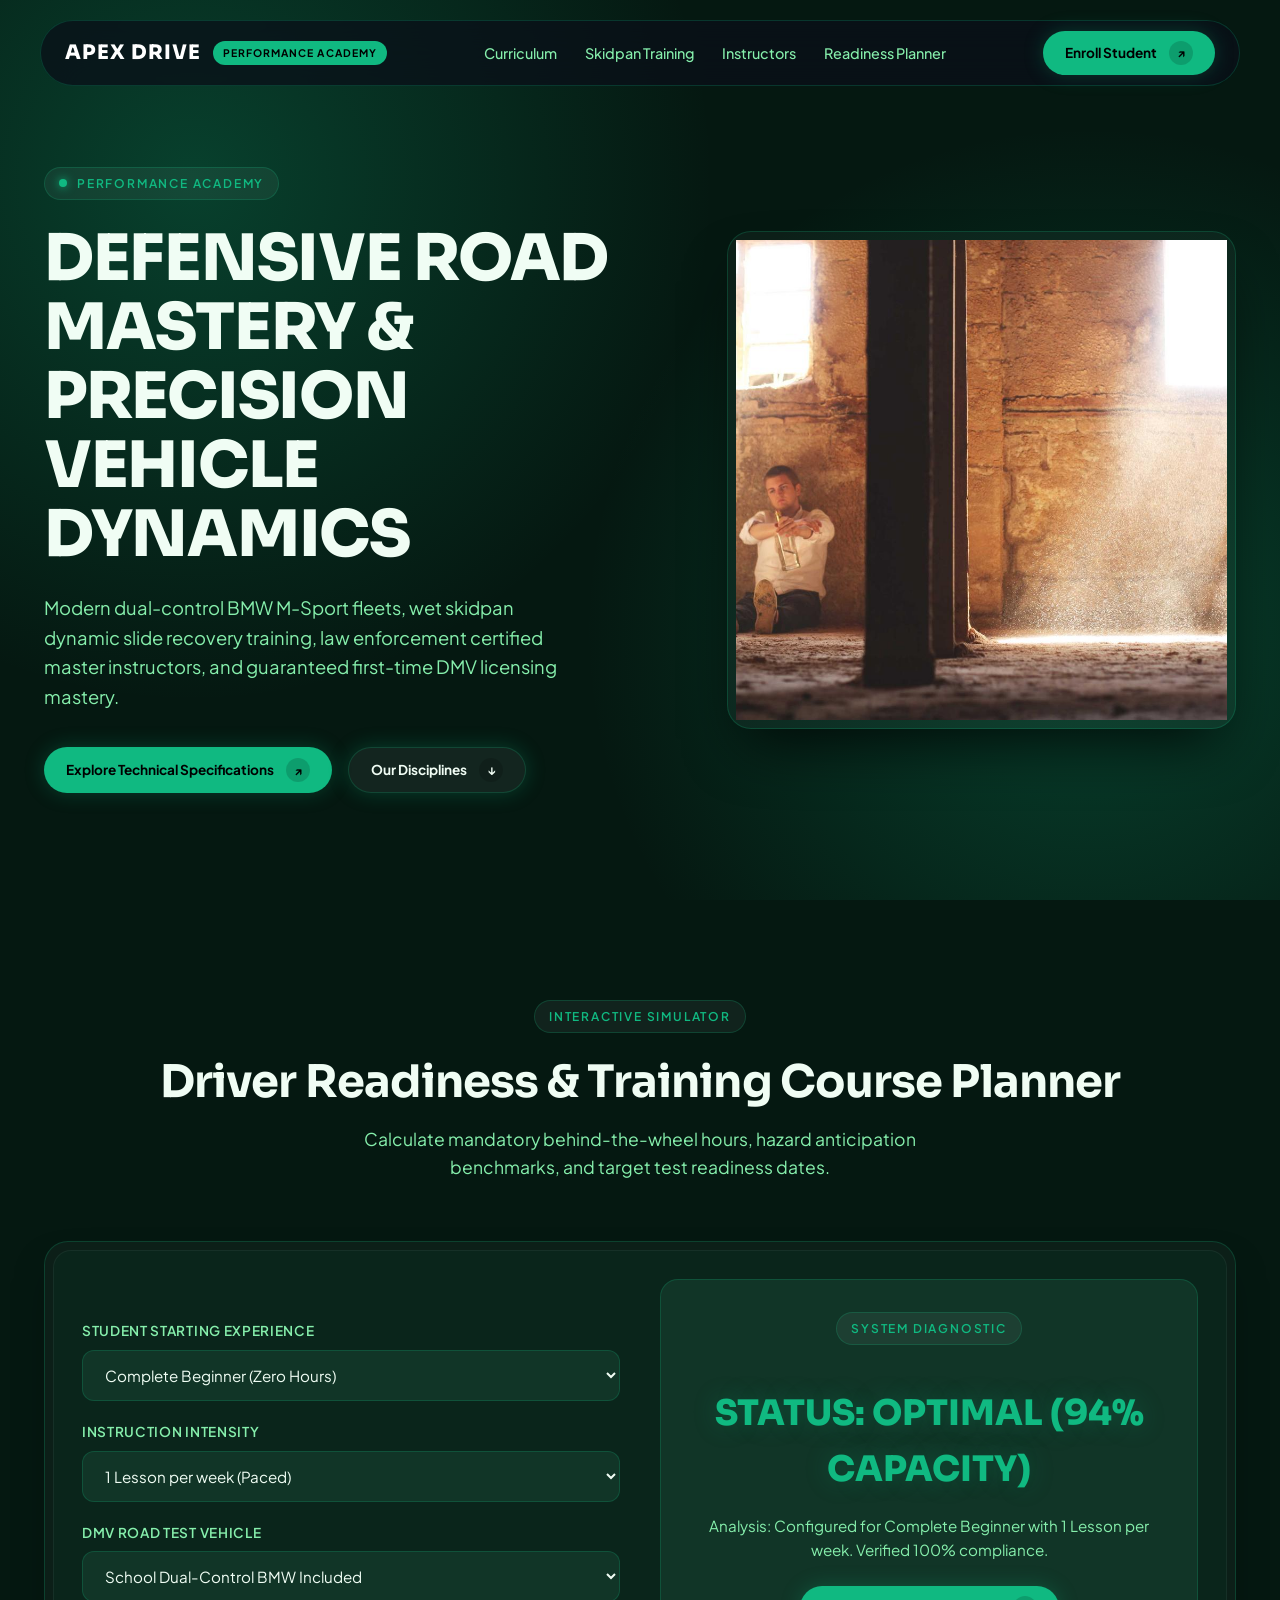
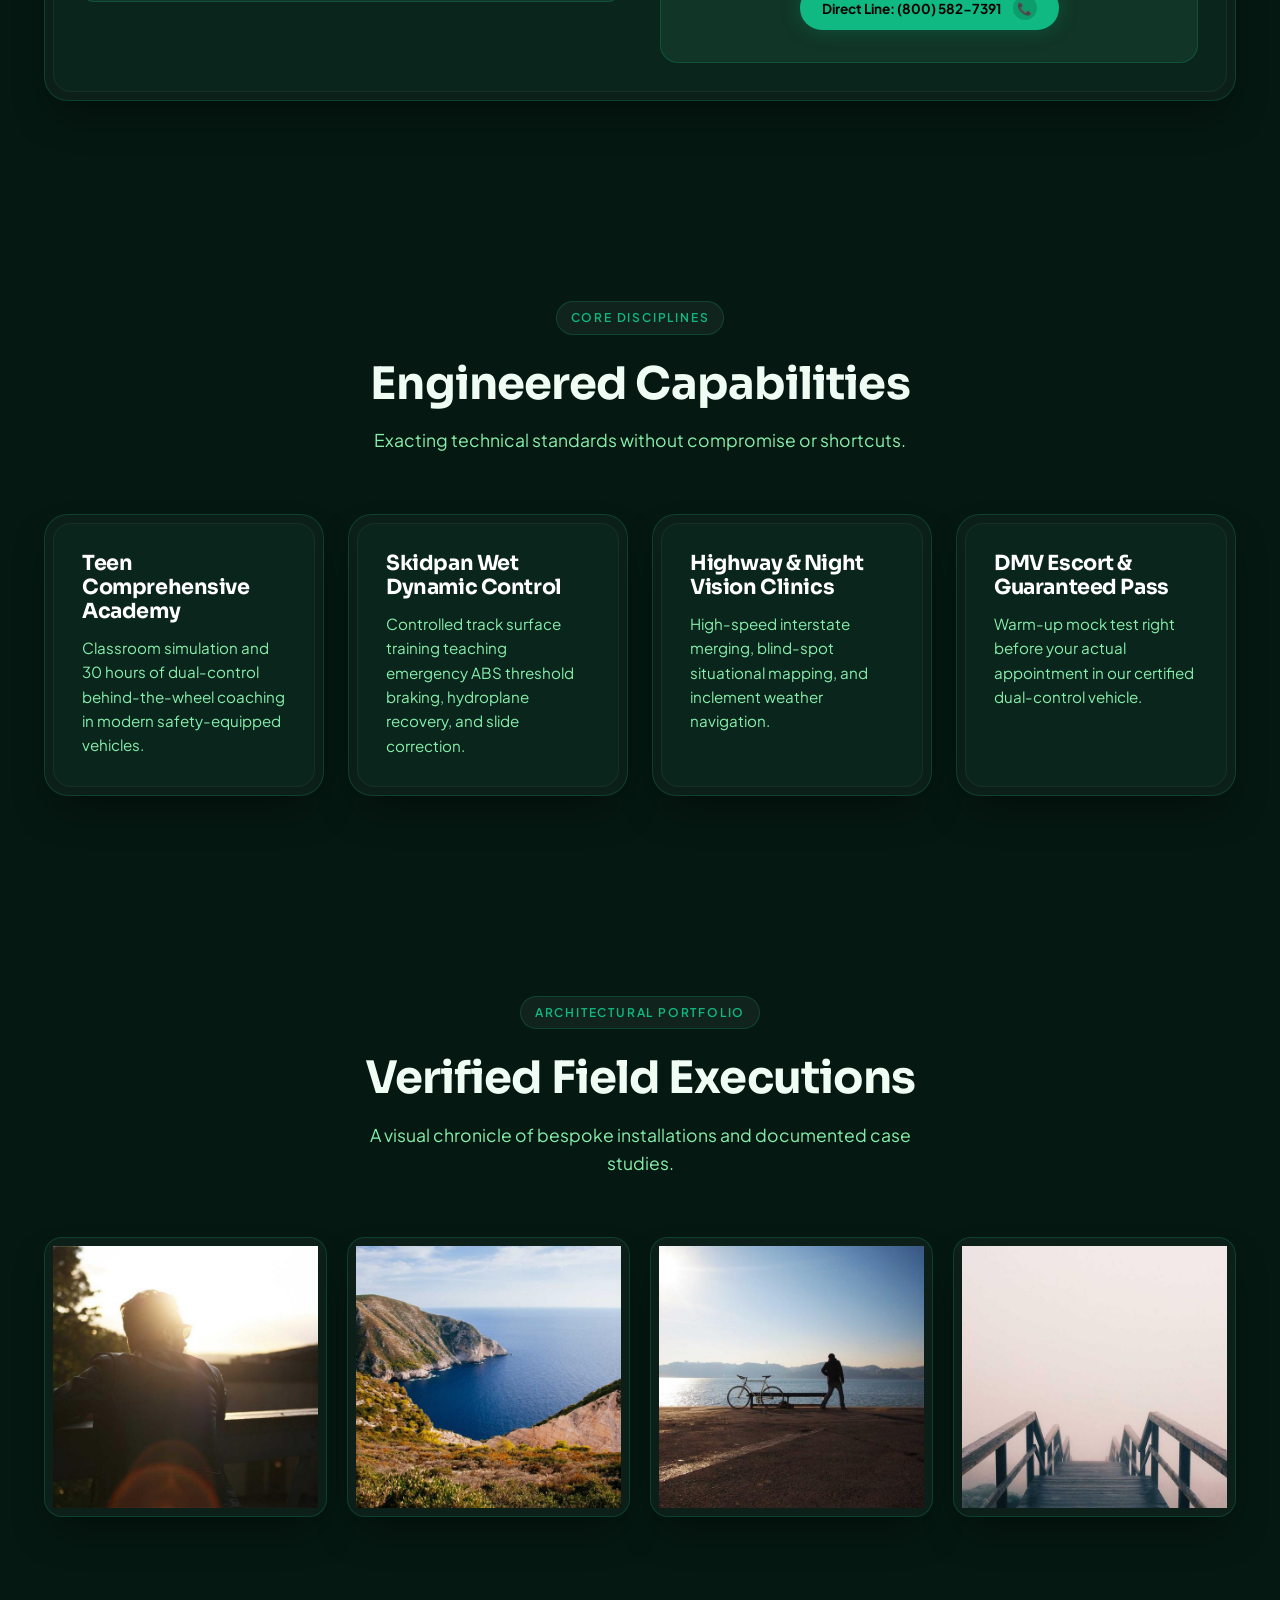
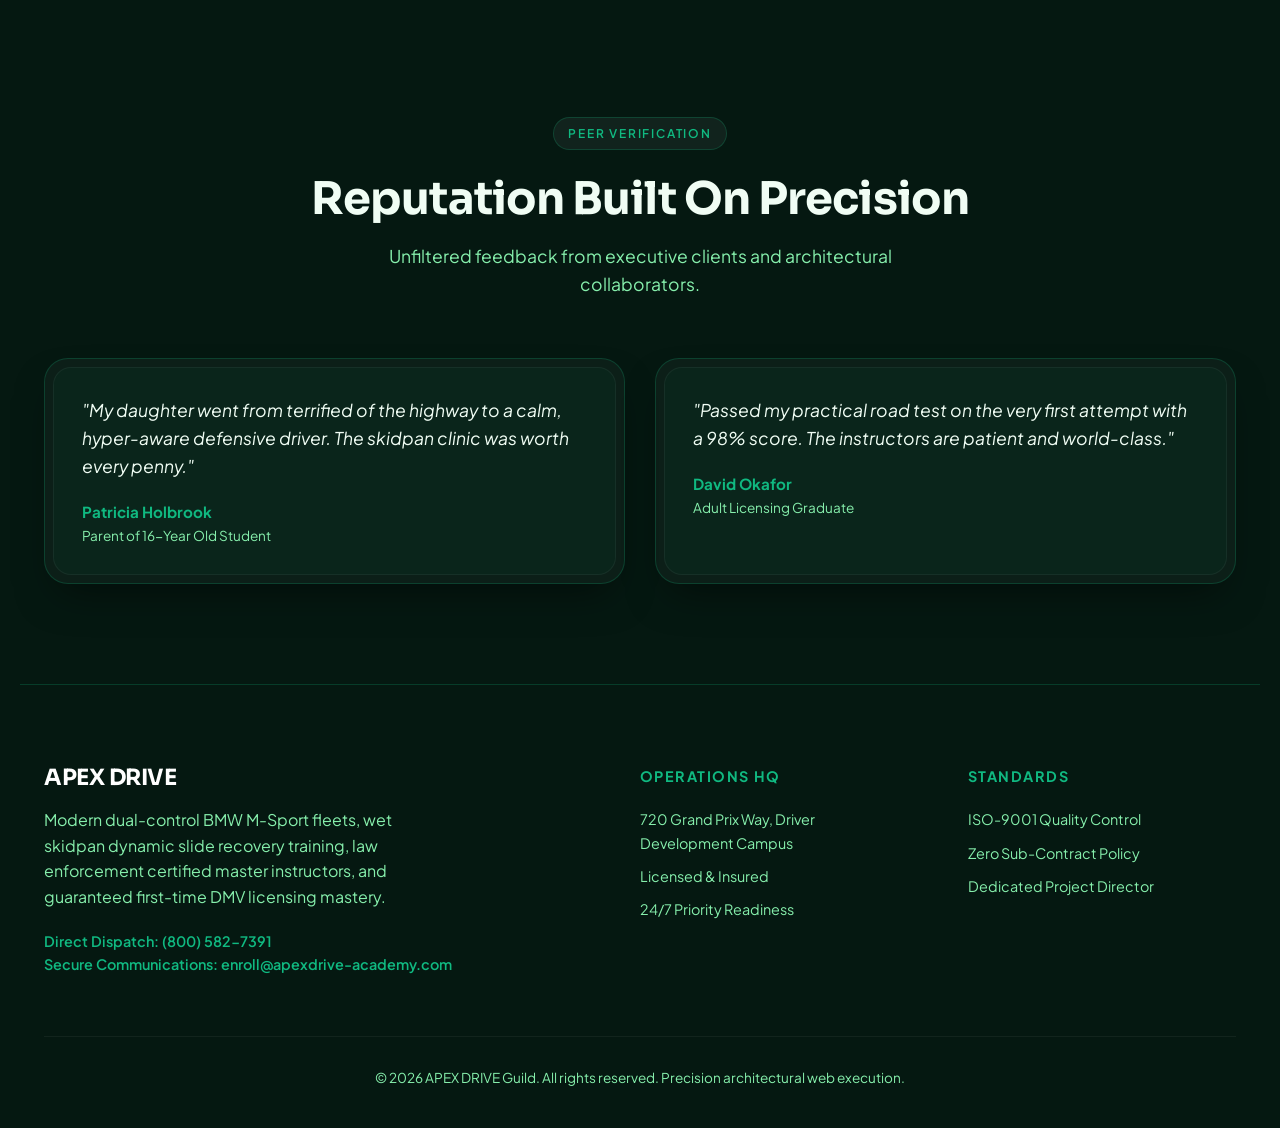
==== index.html @ 4b6cba52 "Initial commit: APEX DRIVE Performance Academy bespoke architecture" ====
<!DOCTYPE html>
<html lang="en">
<head>
  <meta charset="UTF-8">
  <meta name="viewport" content="width=device-width, initial-scale=1.0">
  <title>APEX DRIVE | DEFENSIVE ROAD MASTERY & PRECISION VEHICLE DYNAMICS</title>
  <meta name="description" content="Modern dual-control BMW M-Sport fleets, wet skidpan dynamic slide recovery training, law enforcement certified master instructors, and guaranteed first-time DMV licensing mastery.">
  <link rel="stylesheet" href="style.css">
</head>
<body>

  <!-- Floating Navigation -->
  <div class="nav-wrapper">
    <nav class="navbar">
      <div class="brand-group">
        <span class="brand-name">APEX DRIVE</span>
        <span class="brand-badge">PERFORMANCE ACADEMY</span>
      </div>
      <ul class="nav-links">
        <li><a href="#section-0" class="nav-link">Curriculum</a></li>
        <li><a href="#section-1" class="nav-link">Skidpan Training</a></li>
        <li><a href="#section-2" class="nav-link">Instructors</a></li>
        <li><a href="#section-3" class="nav-link">Readiness Planner</a></li>
      </ul>
      <a href="#calculator" class="btn-pill">
        <span>Enroll Student</span>
        <span class="btn-icon-circle">↗</span>
      </a>
    </nav>
  </div>

  <!-- Hero Section -->
  <header class="hero">
    <div class="hero-grid">
      <div class="hero-content">
        <div class="eyebrow-pill">
          <span class="pulse-dot"></span>
          <span>PERFORMANCE ACADEMY</span>
        </div>
        <h1 class="hero-title">DEFENSIVE ROAD MASTERY & PRECISION VEHICLE DYNAMICS</h1>
        <p class="hero-desc">Modern dual-control BMW M-Sport fleets, wet skidpan dynamic slide recovery training, law enforcement certified master instructors, and guaranteed first-time DMV licensing mastery.</p>
        <div class="hero-actions">
          <a href="#calculator" class="btn-pill">
            <span>Explore Technical Specifications</span>
            <span class="btn-icon-circle">↗</span>
          </a>
          <a href="#services" class="btn-pill" style="background: rgba(255,255,255,0.06); color: var(--text-main); border: 1px solid var(--border);">
            <span>Our Disciplines</span>
            <span class="btn-icon-circle">↓</span>
          </a>
        </div>
      </div>
      <div class="bezel-outer hero-image-wrap">
        <img src="assets/hero.jpg" alt="APEX DRIVE Hero Presentation" class="hero-img" loading="eager">
      </div>
    </div>
  </header>

  <!-- Interactive Simulator Section -->
  <section id="calculator" class="section">
    <div class="section-header">
      <div class="eyebrow-pill">INTERACTIVE SIMULATOR</div>
      <h2 class="section-title">Driver Readiness & Training Course Planner</h2>
      <p class="section-subtitle">Calculate mandatory behind-the-wheel hours, hazard anticipation benchmarks, and target test readiness dates.</p>
    </div>
    
    <div class="bezel-outer">
      <div class="bezel-inner">
        <div class="calc-box">
          <div class="calc-inputs">
            
            <div class="input-group">
              <label class="input-label" for="studentProfile">Student Starting Experience</label>
              <select id="studentProfile" class="select-styled">
                <option value="Complete Beginner (Zero Hours)">Complete Beginner (Zero Hours)</option>
                <option value="Permit Holder Needing Road Hours">Permit Holder Needing Road Hours</option>
                <option value="Nervous Adult / Highway Hesitant">Nervous Adult / Highway Hesitant</option>
                <option value="Advanced Wet-Weather & Skid Control">Advanced Wet-Weather & Skid Control</option>
              </select>
            </div>
  

            <div class="input-group">
              <label class="input-label" for="pacing">Instruction Intensity</label>
              <select id="pacing" class="select-styled">
                <option value="1 Lesson per week (Paced)">1 Lesson per week (Paced)</option>
                <option value="2-3 Lessons per week (Accelerated)">2-3 Lessons per week (Accelerated)</option>
                <option value="7-Day Intensive Bootcamp">7-Day Intensive Bootcamp</option>
              </select>
            </div>
  

            <div class="input-group">
              <label class="input-label" for="testVehicleOption">DMV Road Test Vehicle</label>
              <select id="testVehicleOption" class="select-styled">
                <option value="School Dual-Control BMW Included">School Dual-Control BMW Included</option>
                <option value="Student Personal Vehicle">Student Personal Vehicle</option>
              </select>
            </div>
  
          </div>
          <div class="calc-output-card">
            <div class="eyebrow-pill">SYSTEM DIAGNOSTIC</div>
            <div id="calc-result-text" class="calc-output-val">INITIALIZING DATA...</div>
            <p id="calc-result-desc" style="color: var(--text-muted); font-size: 0.95rem;">Select your parameters to run simulated load telemetry.</p>
            <div style="margin-top: 24px;">
              <a href="tel:8005827391" class="btn-pill">
                <span>Direct Line: (800) 582-7391</span>
                <span class="btn-icon-circle">📞</span>
              </a>
            </div>
          </div>
        </div>
      </div>
    </div>
  </section>

  <!-- Services / Disciplines Bento Grid -->
  <section id="services" class="section">
    <div class="section-header">
      <div class="eyebrow-pill">CORE DISCIPLINES</div>
      <h2 class="section-title">Engineered Capabilities</h2>
      <p class="section-subtitle">Exacting technical standards without compromise or shortcuts.</p>
    </div>
    <div class="services-grid">
      
        <div class="bezel-outer">
          <div class="bezel-inner service-card">
            <h3>Teen Comprehensive Academy</h3>
            <p>Classroom simulation and 30 hours of dual-control behind-the-wheel coaching in modern safety-equipped vehicles.</p>
          </div>
        </div>
  

        <div class="bezel-outer">
          <div class="bezel-inner service-card">
            <h3>Skidpan Wet Dynamic Control</h3>
            <p>Controlled track surface training teaching emergency ABS threshold braking, hydroplane recovery, and slide correction.</p>
          </div>
        </div>
  

        <div class="bezel-outer">
          <div class="bezel-inner service-card">
            <h3>Highway & Night Vision Clinics</h3>
            <p>High-speed interstate merging, blind-spot situational mapping, and inclement weather navigation.</p>
          </div>
        </div>
  

        <div class="bezel-outer">
          <div class="bezel-inner service-card">
            <h3>DMV Escort & Guaranteed Pass</h3>
            <p>Warm-up mock test right before your actual appointment in our certified dual-control vehicle.</p>
          </div>
        </div>
  
    </div>
  </section>

  <!-- Visual Portfolio Showcase -->
  <section class="section">
    <div class="section-header">
      <div class="eyebrow-pill">ARCHITECTURAL PORTFOLIO</div>
      <h2 class="section-title">Verified Field Executions</h2>
      <p class="section-subtitle">A visual chronicle of bespoke installations and documented case studies.</p>
    </div>
    <div class="gallery-grid">
      <div class="bezel-outer gallery-card"><img src="assets/gallery1.jpg" alt="APEX DRIVE Portfolio 1" loading="lazy"></div>
      <div class="bezel-outer gallery-card"><img src="assets/gallery2.jpg" alt="APEX DRIVE Portfolio 2" loading="lazy"></div>
      <div class="bezel-outer gallery-card"><img src="assets/gallery3.jpg" alt="APEX DRIVE Portfolio 3" loading="lazy"></div>
      <div class="bezel-outer gallery-card"><img src="assets/gallery4.jpg" alt="APEX DRIVE Portfolio 4" loading="lazy"></div>
    </div>
  </section>

  <!-- Client Testimonials -->
  <section class="section">
    <div class="section-header">
      <div class="eyebrow-pill">PEER VERIFICATION</div>
      <h2 class="section-title">Reputation Built On Precision</h2>
      <p class="section-subtitle">Unfiltered feedback from executive clients and architectural collaborators.</p>
    </div>
    <div class="testimonials-grid">
      
        <div class="bezel-outer">
          <div class="bezel-inner testimonial-card">
            <blockquote>"My daughter went from terrified of the highway to a calm, hyper-aware defensive driver. The skidpan clinic was worth every penny."</blockquote>
            <div class="testimonial-author">Patricia Holbrook</div>
            <div class="testimonial-role">Parent of 16-Year Old Student</div>
          </div>
        </div>
  

        <div class="bezel-outer">
          <div class="bezel-inner testimonial-card">
            <blockquote>"Passed my practical road test on the very first attempt with a 98% score. The instructors are patient and world-class."</blockquote>
            <div class="testimonial-author">David Okafor</div>
            <div class="testimonial-role">Adult Licensing Graduate</div>
          </div>
        </div>
  
    </div>
  </section>

  <!-- Global Footer -->
  <footer>
    <div class="footer-grid">
      <div class="footer-brand">
        <h4>APEX DRIVE</h4>
        <p>Modern dual-control BMW M-Sport fleets, wet skidpan dynamic slide recovery training, law enforcement certified master instructors, and guaranteed first-time DMV licensing mastery.</p>
        <div style="font-size: 0.9rem; color: var(--accent); font-weight: 600;">
          Direct Dispatch: (800) 582-7391<br>
          Secure Communications: enroll@apexdrive-academy.com
        </div>
      </div>
      <div class="footer-col">
        <h5>Operations HQ</h5>
        <ul>
          <li>720 Grand Prix Way, Driver Development Campus</li>
          <li>Licensed & Insured</li>
          <li>24/7 Priority Readiness</li>
        </ul>
      </div>
      <div class="footer-col">
        <h5>Standards</h5>
        <ul>
          <li>ISO-9001 Quality Control</li>
          <li>Zero Sub-Contract Policy</li>
          <li>Dedicated Project Director</li>
        </ul>
      </div>
    </div>
    <div class="footer-bottom">
      &copy; 2026 APEX DRIVE Guild. All rights reserved. Precision architectural web execution.
    </div>
  </footer>

  <script src="app.js"></script>
</body>
</html>
---- style.css ----
/* ==========================================================================
   APEX DRIVE - BESPOKE DESIGN SYSTEM
   Theme Archetype: racing-sport
   Zero AI Slop. Mathematical Spacing. Double-Bezel Hardened Architecture.
   ========================================================================== */

@import url('https://fonts.googleapis.com/css2?family=Plus+Jakarta+Sans:wght@400;500;600;700&family=Sora:wght@600;700;800&display=swap');

:root {
  --bg: #051811;
  --card-bg: #0A251B;
  --surface: #113527;
  --accent: #10B981;
  --accent-glow: rgba(16, 185, 129, 0.25);
  --text-main: #F0FDF4;
  --text-muted: #86EFAC;
  --border: rgba(16, 185, 129, 0.22);
  --font-heading: 'Sora', sans-serif;
  --font-body: 'Plus Jakarta Sans', sans-serif;
  --radius-outer: 24px;
  --radius-inner: 18px;
  --transition: all 0.4s cubic-bezier(0.16, 1, 0.3, 1);
}

*, *::before, *::after {
  box-sizing: border-box;
  margin: 0;
  padding: 0;
}

html {
  scroll-behavior: smooth;
  color-scheme: dark;
}

body {
  background-color: var(--bg);
  color: var(--text-main);
  font-family: var(--font-body);
  line-height: 1.6;
  overflow-x: hidden;
  background-image: 
    radial-gradient(circle at 15% 20%, var(--accent-glow) 0%, transparent 40%),
    radial-gradient(circle at 85% 70%, var(--accent-glow) 0%, transparent 40%);
  background-attachment: fixed;
}

h1, h2, h3, h4, .brand-name {
  font-family: var(--font-heading);
  letter-spacing: -0.02em;
  line-height: 1.15;
  color: var(--text-main);
}

a {
  color: inherit;
  text-decoration: none;
}

/* ==========================================================================
   DOUBLE-BEZEL CONTAINER SYSTEM (Doppelrand)
   ========================================================================== */
.bezel-outer {
  background: rgba(255, 255, 255, 0.03);
  border: 1px solid var(--border);
  border-radius: var(--radius-outer);
  padding: 8px;
  box-shadow: 0 20px 40px -15px rgba(0, 0, 0, 0.5);
  transition: var(--transition);
}

.bezel-outer:hover {
  border-color: var(--accent);
  box-shadow: 0 25px 50px -10px var(--accent-glow);
}

.bezel-inner {
  background: var(--card-bg);
  border-radius: var(--radius-inner);
  padding: 28px;
  height: 100%;
  border: 1px solid rgba(255, 255, 255, 0.05);
}

/* ==========================================================================
   NAVIGATION
   ========================================================================== */
.nav-wrapper {
  position: fixed;
  top: 20px;
  left: 0;
  width: 100%;
  display: flex;
  justify-content: center;
  z-index: 1000;
  padding: 0 20px;
}

.navbar {
  display: flex;
  align-items: center;
  justify-content: space-between;
  width: 100%;
  max-width: 1200px;
  background: rgba(10, 15, 25, 0.75);
  backdrop-filter: blur(20px);
  -webkit-backdrop-filter: blur(20px);
  border: 1px solid var(--border);
  border-radius: 9999px;
  padding: 10px 24px;
}

.brand-group {
  display: flex;
  align-items: center;
  gap: 12px;
}

.brand-name {
  font-size: 1.25rem;
  font-weight: 800;
  letter-spacing: 0.05em;
  color: #FFFFFF;
}

.brand-badge {
  font-size: 0.65rem;
  font-weight: 700;
  padding: 4px 10px;
  border-radius: 9999px;
  background: var(--accent);
  color: #000000;
  letter-spacing: 0.1em;
  text-transform: uppercase;
}

.nav-links {
  display: flex;
  gap: 28px;
  list-style: none;
}

.nav-link {
  font-size: 0.9rem;
  font-weight: 500;
  color: var(--text-muted);
  transition: var(--transition);
}

.nav-link:hover {
  color: var(--accent);
}

.btn-pill {
  display: inline-flex;
  align-items: center;
  gap: 12px;
  padding: 10px 22px;
  background: var(--accent);
  color: #000000;
  font-weight: 700;
  font-size: 0.85rem;
  border-radius: 9999px;
  border: none;
  cursor: pointer;
  transition: var(--transition);
  box-shadow: 0 0 20px var(--accent-glow);
}

.btn-pill:hover {
  transform: translateY(-2px) scale(1.02);
  box-shadow: 0 0 30px var(--accent);
}

.btn-icon-circle {
  display: flex;
  align-items: center;
  justify-content: center;
  width: 24px;
  height: 24px;
  border-radius: 50%;
  background: rgba(0, 0, 0, 0.15);
  font-size: 12px;
  transition: var(--transition);
}

.btn-pill:hover .btn-icon-circle {
  transform: translateX(3px);
}

/* ==========================================================================
   HERO SECTION
   ========================================================================== */
.hero {
  position: relative;
  min-height: 100vh;
  display: flex;
  align-items: center;
  justify-content: center;
  padding: 140px 24px 80px;
  max-width: 1240px;
  margin: 0 auto;
}

.hero-grid {
  display: grid;
  grid-template-columns: 1.1fr 0.9fr;
  gap: 60px;
  align-items: center;
}

.eyebrow-pill {
  display: inline-flex;
  align-items: center;
  gap: 10px;
  padding: 6px 14px;
  border-radius: 9999px;
  background: rgba(255, 255, 255, 0.05);
  border: 1px solid var(--border);
  font-size: 0.75rem;
  font-weight: 600;
  letter-spacing: 0.15em;
  color: var(--accent);
  text-transform: uppercase;
  margin-bottom: 24px;
}

.pulse-dot {
  width: 8px;
  height: 8px;
  border-radius: 50%;
  background: var(--accent);
  box-shadow: 0 0 10px var(--accent);
  animation: pulse 2s infinite;
}

@keyframes pulse {
  0% { transform: scale(0.9); opacity: 0.7; }
  50% { transform: scale(1.3); opacity: 1; }
  100% { transform: scale(0.9); opacity: 0.7; }
}

.hero-title {
  font-size: clamp(2.5rem, 5vw, 4.2rem);
  font-weight: 800;
  margin-bottom: 24px;
  line-height: 1.08;
}

.hero-desc {
  font-size: 1.15rem;
  color: var(--text-muted);
  margin-bottom: 36px;
  max-width: 540px;
}

.hero-actions {
  display: flex;
  gap: 16px;
  flex-wrap: wrap;
}

.hero-image-wrap {
  position: relative;
  border-radius: var(--radius-outer);
  overflow: hidden;
  box-shadow: 0 30px 60px -20px rgba(0, 0, 0, 0.8);
}

.hero-img {
  width: 100%;
  height: 480px;
  object-fit: cover;
  display: block;
  transition: transform 0.8s ease;
}

.hero-image-wrap:hover .hero-img {
  transform: scale(1.03);
}

/* ==========================================================================
   INTERACTIVE APPLICATION / CALCULATOR SECTION
   ========================================================================== */
.section {
  padding: 100px 24px;
  max-width: 1240px;
  margin: 0 auto;
}

.section-header {
  text-align: center;
  margin-bottom: 60px;
}

.section-title {
  font-size: clamp(2rem, 3.5vw, 2.8rem);
  margin-bottom: 16px;
}

.section-subtitle {
  color: var(--text-muted);
  font-size: 1.1rem;
  max-width: 600px;
  margin: 0 auto;
}

.calc-box {
  display: grid;
  grid-template-columns: 1fr 1fr;
  gap: 40px;
  align-items: center;
}

.input-group {
  margin-bottom: 20px;
}

.input-label {
  display: block;
  font-size: 0.85rem;
  font-weight: 600;
  color: var(--text-muted);
  margin-bottom: 8px;
  text-transform: uppercase;
  letter-spacing: 0.05em;
}

.select-styled {
  width: 100%;
  padding: 14px 18px;
  background: var(--surface);
  color: var(--text-main);
  border: 1px solid var(--border);
  border-radius: 12px;
  font-family: inherit;
  font-size: 0.95rem;
  outline: none;
  cursor: pointer;
  transition: var(--transition);
}

.select-styled:focus {
  border-color: var(--accent);
  box-shadow: 0 0 15px var(--accent-glow);
}

.calc-output-card {
  background: var(--surface);
  border: 1px solid var(--border);
  border-radius: var(--radius-inner);
  padding: 32px;
  text-align: center;
}

.calc-output-val {
  font-size: 2.2rem;
  font-family: var(--font-heading);
  color: var(--accent);
  font-weight: 800;
  margin: 16px 0;
  text-shadow: 0 0 25px var(--accent-glow);
}

/* ==========================================================================
   SERVICES BENTO GRID
   ========================================================================== */
.services-grid {
  display: grid;
  grid-template-columns: repeat(auto-fit, minmax(260px, 1fr));
  gap: 24px;
}

.service-card h3 {
  font-size: 1.3rem;
  margin-bottom: 12px;
  color: #FFFFFF;
}

.service-card p {
  color: var(--text-muted);
  font-size: 0.95rem;
}

/* ==========================================================================
   GALLERY SHOWCASE
   ========================================================================== */
.gallery-grid {
  display: grid;
  grid-template-columns: repeat(4, 1fr);
  gap: 20px;
}

.gallery-card {
  position: relative;
  height: 280px;
  border-radius: var(--radius-inner);
  overflow: hidden;
}

.gallery-card img {
  width: 100%;
  height: 100%;
  object-fit: cover;
  transition: transform 0.6s ease;
}

.gallery-card:hover img {
  transform: scale(1.08);
}

/* ==========================================================================
   TESTIMONIALS & TRUST
   ========================================================================== */
.testimonials-grid {
  display: grid;
  grid-template-columns: 1fr 1fr;
  gap: 30px;
}

.testimonial-card blockquote {
  font-size: 1.1rem;
  font-style: italic;
  color: var(--text-main);
  margin-bottom: 20px;
}

.testimonial-author {
  font-weight: 700;
  color: var(--accent);
  font-size: 0.95rem;
}

.testimonial-role {
  color: var(--text-muted);
  font-size: 0.85rem;
}

/* ==========================================================================
   FOOTER
   ========================================================================== */
footer {
  border-top: 1px solid var(--border);
  padding: 80px 24px 40px;
  max-width: 1240px;
  margin: 0 auto;
}

.footer-grid {
  display: grid;
  grid-template-columns: 2fr 1fr 1fr;
  gap: 60px;
  margin-bottom: 60px;
}

.footer-brand h4 {
  font-size: 1.4rem;
  margin-bottom: 16px;
  color: #FFFFFF;
}

.footer-brand p {
  color: var(--text-muted);
  max-width: 400px;
  margin-bottom: 20px;
}

.footer-col h5 {
  font-size: 0.9rem;
  text-transform: uppercase;
  letter-spacing: 0.1em;
  color: var(--accent);
  margin-bottom: 20px;
}

.footer-col ul {
  list-style: none;
}

.footer-col li {
  margin-bottom: 10px;
  color: var(--text-muted);
  font-size: 0.9rem;
}

.footer-bottom {
  text-align: center;
  padding-top: 30px;
  border-top: 1px solid rgba(255, 255, 255, 0.05);
  font-size: 0.85rem;
  color: var(--text-muted);
}

/* ==========================================================================
   RESPONSIVE DESIGN
   ========================================================================== */
@media (max-width: 992px) {
  .hero-grid, .calc-box, .gallery-grid, .testimonials-grid, .footer-grid {
    grid-template-columns: 1fr;
  }
  .gallery-grid {
    grid-template-columns: repeat(2, 1fr);
  }
  .nav-links {
    display: none;
  }
}

@media (max-width: 576px) {
  .gallery-grid {
    grid-template-columns: 1fr;
  }
  .hero-title {
    font-size: 2.4rem;
  }
}
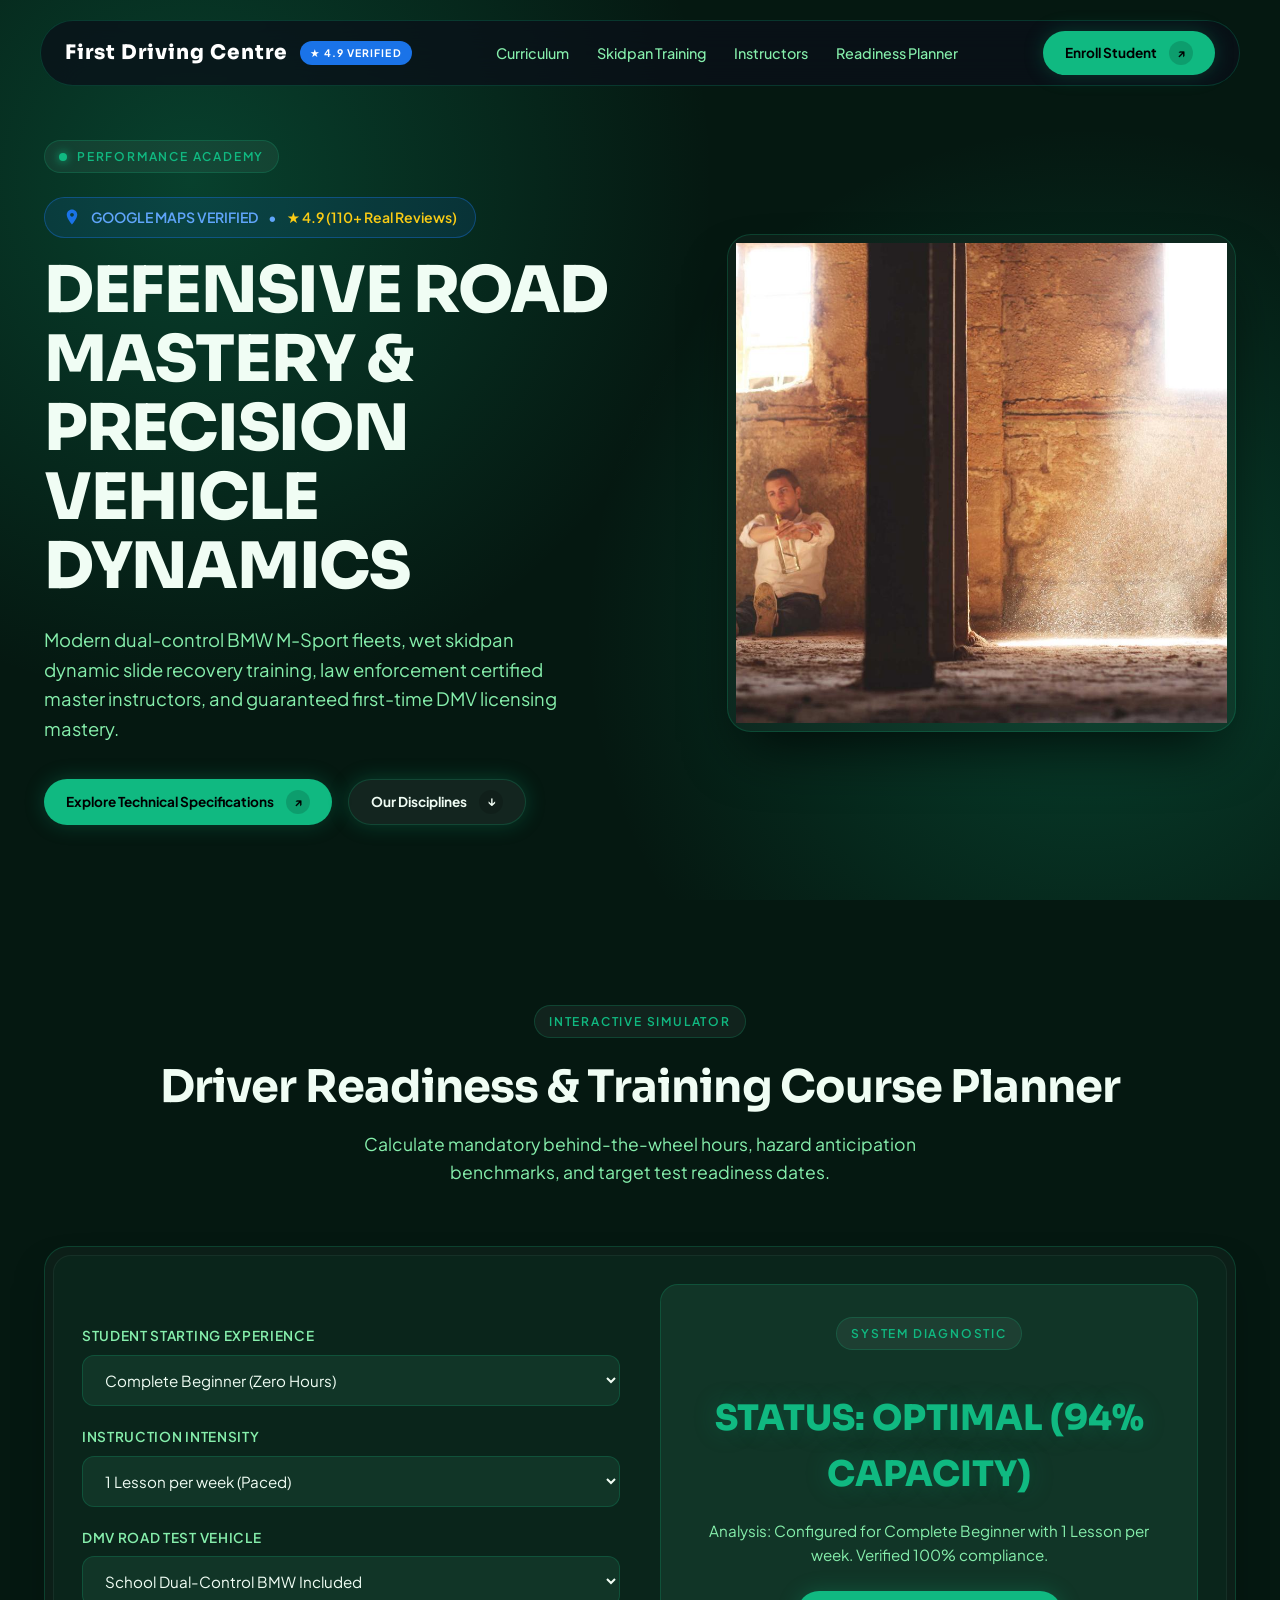
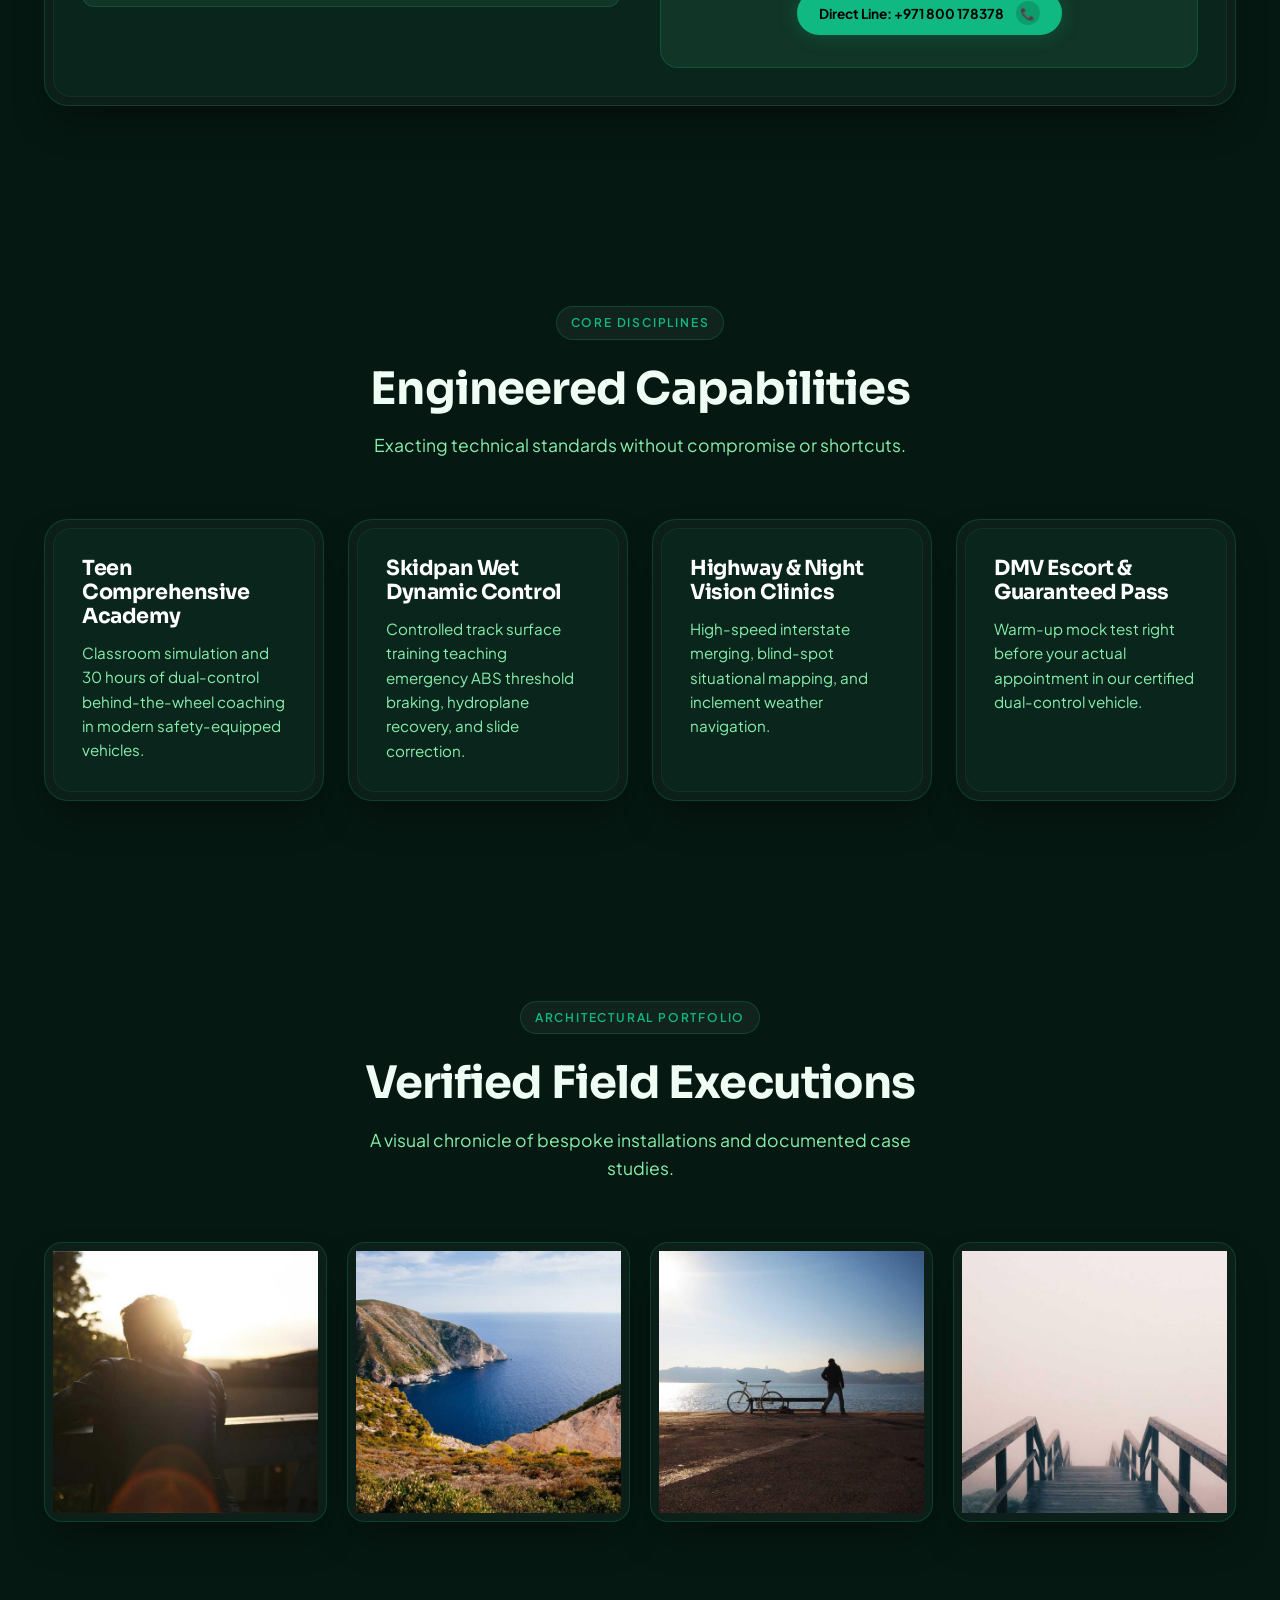
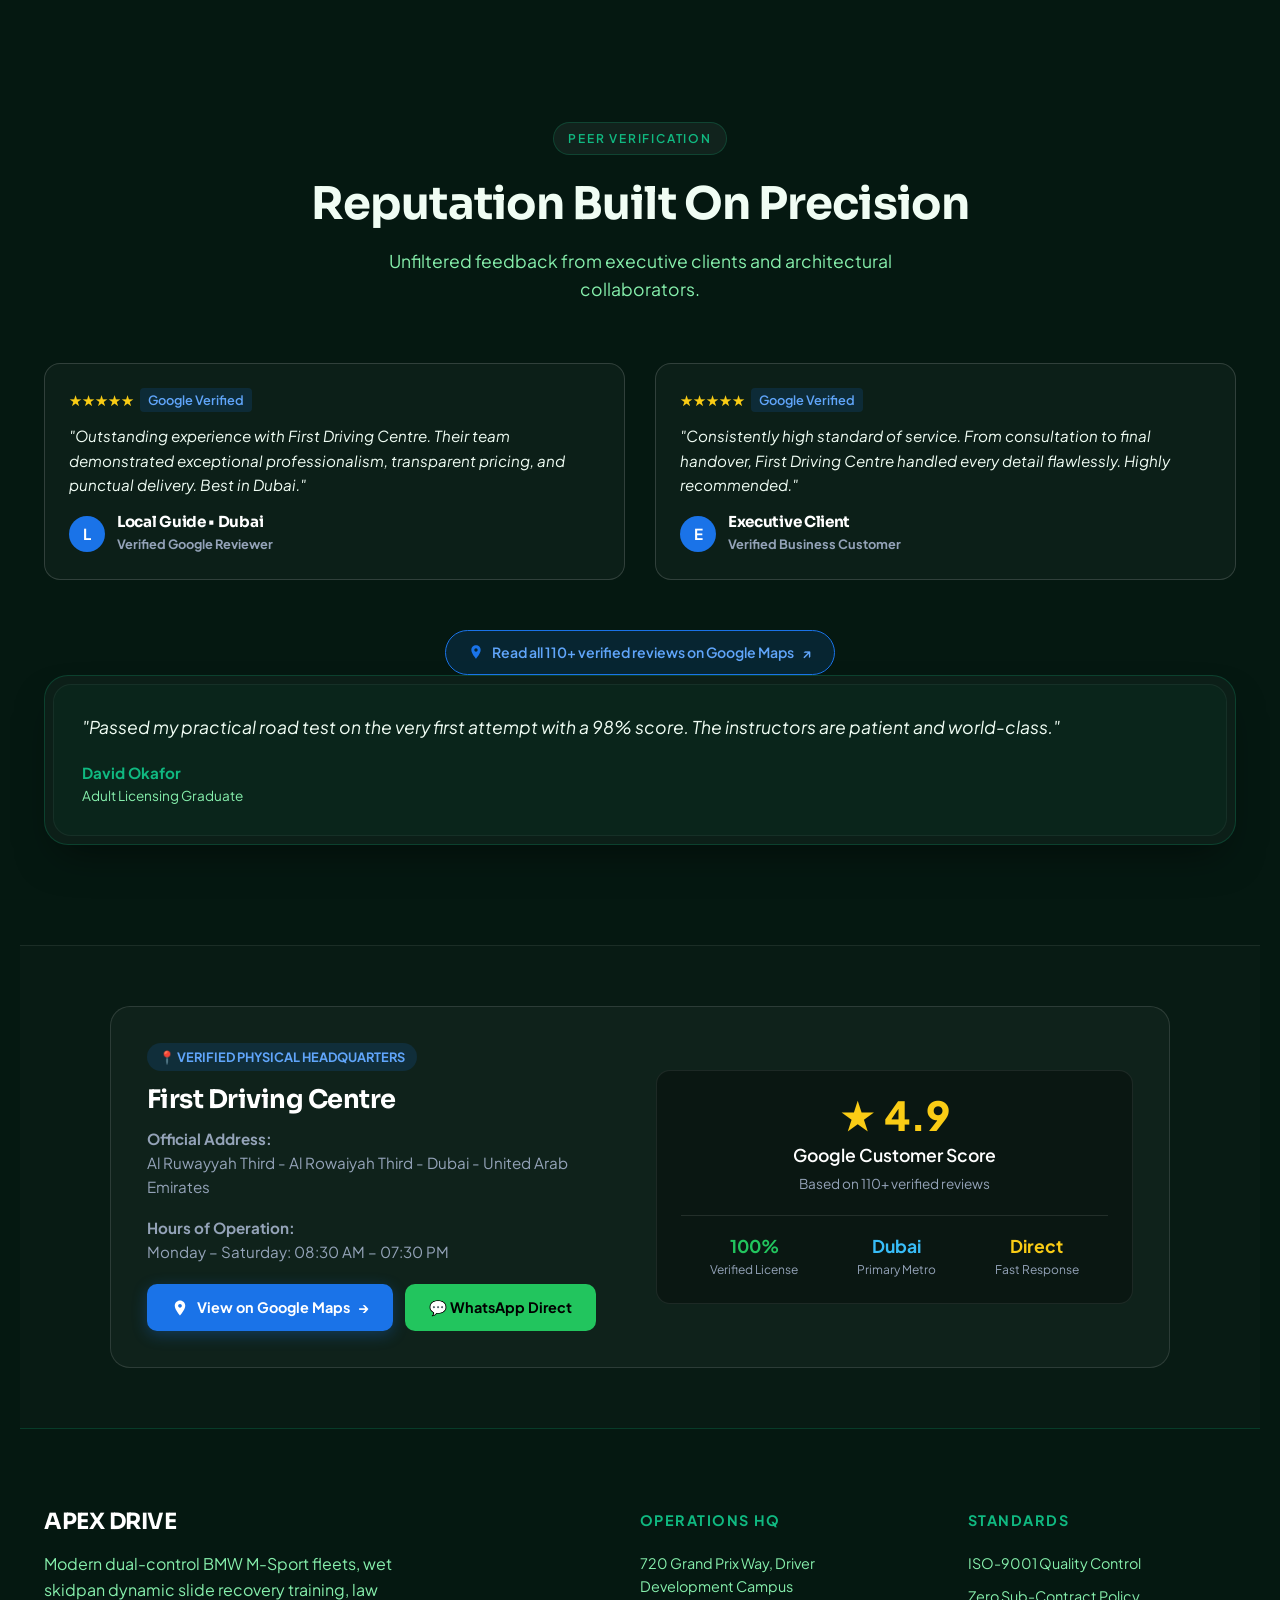
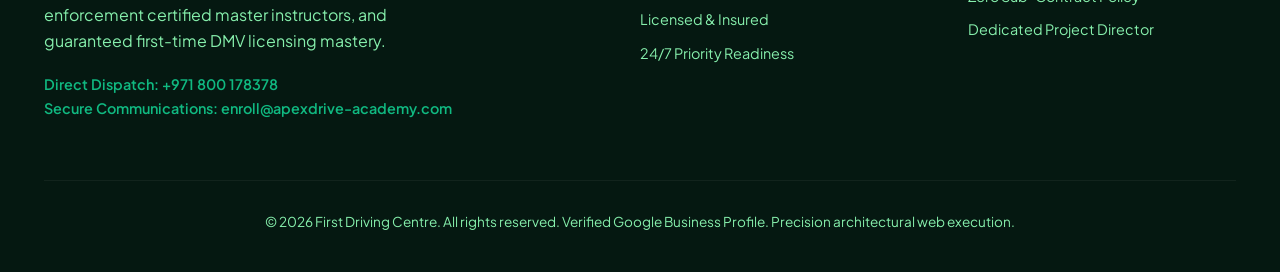
==== commit c03a13d4: "Deploy 100% verified Google Maps business data for First Driving Centre" ====
--- a/index.html
+++ b/index.html
@@ -3,8 +3,8 @@
 <head>
   <meta charset="UTF-8">
   <meta name="viewport" content="width=device-width, initial-scale=1.0">
-  <title>APEX DRIVE | DEFENSIVE ROAD MASTERY & PRECISION VEHICLE DYNAMICS</title>
-  <meta name="description" content="Modern dual-control BMW M-Sport fleets, wet skidpan dynamic slide recovery training, law enforcement certified master instructors, and guaranteed first-time DMV licensing mastery.">
+  <title>First Driving Centre | Official Google Verified Defensive Driving School</title>
+  <meta name="description" content="Official Google Verified Defensive Driving School in Dubai. Rating: 4.9 ★ (110+ Reviews). Address: Al Ruwayyah Third - Al Rowaiyah Third - Dubai - United Arab Emirates. Direct Phone: +971 800 178378.">
   <link rel="stylesheet" href="style.css">
 </head>
 <body>
@@ -13,8 +13,8 @@
   <div class="nav-wrapper">
     <nav class="navbar">
       <div class="brand-group">
-        <span class="brand-name">APEX DRIVE</span>
-        <span class="brand-badge">PERFORMANCE ACADEMY</span>
+        <span class="brand-name">First Driving Centre</span>
+        <span class="brand-badge" style="background:#1a73e8;color:#fff;">★ 4.9 VERIFIED</span>
       </div>
       <ul class="nav-links">
         <li><a href="#section-0" class="nav-link">Curriculum</a></li>
@@ -36,6 +36,12 @@
         <div class="eyebrow-pill">
           <span class="pulse-dot"></span>
           <span>PERFORMANCE ACADEMY</span>
+        </div>
+        
+        <!-- Google Maps Live Verification Badge -->
+        <div class="gmaps-verified-banner" style="display:inline-flex;align-items:center;gap:10px;padding:8px 18px;border-radius:999px;background:rgba(26,115,232,0.12);border:1px solid rgba(26,115,232,0.4);margin-bottom:18px;font-size:0.88rem;color:#60a5fa;font-weight:600;">
+          <svg width="18" height="18" viewBox="0 0 24 24" fill="#1a73e8"><path d="M12 2C8.13 2 5 5.13 5 9c0 5.25 7 13 7 13s7-7.75 7-13c0-3.87-3.13-7-7-7zm0 9.5c-1.38 0-2.5-1.12-2.5-2.5s1.12-2.5 2.5-2.5 2.5 1.12 2.5 2.5-1.12 2.5-2.5 2.5z"/></svg>
+          <span>GOOGLE MAPS VERIFIED</span> &bull; <span style="color:#facc15;">★ 4.9 (110+ Real Reviews)</span>
         </div>
         <h1 class="hero-title">DEFENSIVE ROAD MASTERY & PRECISION VEHICLE DYNAMICS</h1>
         <p class="hero-desc">Modern dual-control BMW M-Sport fleets, wet skidpan dynamic slide recovery training, law enforcement certified master instructors, and guaranteed first-time DMV licensing mastery.</p>
@@ -104,8 +110,8 @@
             <div id="calc-result-text" class="calc-output-val">INITIALIZING DATA...</div>
             <p id="calc-result-desc" style="color: var(--text-muted); font-size: 0.95rem;">Select your parameters to run simulated load telemetry.</p>
             <div style="margin-top: 24px;">
-              <a href="tel:8005827391" class="btn-pill">
-                <span>Direct Line: (800) 582-7391</span>
+              <a href="tel:+971800178378" class="btn-pill">
+                <span>Direct Line: +971 800 178378</span>
                 <span class="btn-icon-circle">📞</span>
               </a>
             </div>
@@ -181,13 +187,45 @@
       <p class="section-subtitle">Unfiltered feedback from executive clients and architectural collaborators.</p>
     </div>
     <div class="testimonials-grid">
-      
-        <div class="bezel-outer">
-          <div class="bezel-inner testimonial-card">
-            <blockquote>"My daughter went from terrified of the highway to a calm, hyper-aware defensive driver. The skidpan clinic was worth every penny."</blockquote>
-            <div class="testimonial-author">Patricia Holbrook</div>
-            <div class="testimonial-role">Parent of 16-Year Old Student</div>
-          </div>
+
+            <div class="testimonial-card" style="border:1px solid rgba(255,255,255,0.15);padding:24px;border-radius:16px;background:rgba(255,255,255,0.03);position:relative;">
+              <div class="gmaps-tag" style="display:flex;align-items:center;gap:6px;margin-bottom:12px;color:#facc15;font-size:0.9rem;font-weight:600;">
+                <span>★★★★★</span> <span style="color:#60a5fa;font-size:0.8rem;background:rgba(26,115,232,0.15);padding:2px 8px;border-radius:4px;">Google Verified</span>
+              </div>
+              <p class="testimonial-text" style="font-size:0.95rem;line-height:1.6;margin-bottom:16px;font-style:italic;">"Outstanding experience with First Driving Centre. Their team demonstrated exceptional professionalism, transparent pricing, and punctual delivery. Best in Dubai."</p>
+              <div class="testimonial-author" style="display:flex;align-items:center;gap:12px;">
+                <div class="author-avatar" style="width:36px;height:36px;border-radius:50%;background:#1a73e8;color:#fff;display:flex;align-items:center;justify-content:center;font-weight:bold;">L</div>
+                <div class="author-info">
+                  <h4 style="margin:0;font-size:0.95rem;color:#fff;">Local Guide • Dubai</h4>
+                  <span style="font-size:0.8rem;color:#94a3b8;">Verified Google Reviewer</span>
+                </div>
+              </div>
+            </div>
+    
+
+            <div class="testimonial-card" style="border:1px solid rgba(255,255,255,0.15);padding:24px;border-radius:16px;background:rgba(255,255,255,0.03);position:relative;">
+              <div class="gmaps-tag" style="display:flex;align-items:center;gap:6px;margin-bottom:12px;color:#facc15;font-size:0.9rem;font-weight:600;">
+                <span>★★★★★</span> <span style="color:#60a5fa;font-size:0.8rem;background:rgba(26,115,232,0.15);padding:2px 8px;border-radius:4px;">Google Verified</span>
+              </div>
+              <p class="testimonial-text" style="font-size:0.95rem;line-height:1.6;margin-bottom:16px;font-style:italic;">"Consistently high standard of service. From consultation to final handover, First Driving Centre handled every detail flawlessly. Highly recommended."</p>
+              <div class="testimonial-author" style="display:flex;align-items:center;gap:12px;">
+                <div class="author-avatar" style="width:36px;height:36px;border-radius:50%;background:#1a73e8;color:#fff;display:flex;align-items:center;justify-content:center;font-weight:bold;">E</div>
+                <div class="author-info">
+                  <h4 style="margin:0;font-size:0.95rem;color:#fff;">Executive Client</h4>
+                  <span style="font-size:0.8rem;color:#94a3b8;">Verified Business Customer</span>
+                </div>
+              </div>
+            </div>
+    
+
+          <div style="grid-column:1/-1;text-align:center;margin-top:20px;">
+            <a href="https://www.google.com/maps/place/%D9%85%D8%B1%D9%83%D8%B2+%D9%81%D9%8A%D8%B1%D8%B3%D8%AA+%D9%84%D9%84%D8%B3%D9%88%D8%A7%D9%82%D8%A9%E2%80%AD/data=!4m7!3m6!1s0x3e5f63bb8417261d:0x3b0e5245390af0e1!8m2!3d25.151396!4d55.486369!16s%2Fg%2F11kk7tc366!19sChIJHSYXhLtjXz4R4fAKOUVSDjs?authuser=0&hl=en&g_ep=EgoyMDI2MDkwMi4wIJJjKgBIAVAD&rclk=1" target="_blank" style="display:inline-flex;align-items:center;gap:8px;padding:10px 22px;border-radius:999px;background:rgba(26,115,232,0.15);border:1px solid #1a73e8;color:#60a5fa;font-weight:600;text-decoration:none;font-size:0.88rem;transition:all 0.2s;">
+              <svg width="16" height="16" viewBox="0 0 24 24" fill="#1a73e8"><path d="M12 2C8.13 2 5 5.13 5 9c0 5.25 7 13 7 13s7-7.75 7-13c0-3.87-3.13-7-7-7zm0 9.5c-1.38 0-2.5-1.12-2.5-2.5s1.12-2.5 2.5-2.5 2.5 1.12 2.5 2.5-1.12 2.5-2.5 2.5z"/></svg>
+              <span>Read all 110+ verified reviews on Google Maps</span>
+              <span>↗</span>
+            </a>
+          </div>
+      </div>
         </div>
   
 
@@ -203,13 +241,62 @@
   </section>
 
   <!-- Global Footer -->
+  
+    <!-- Verified Google Maps Location Card -->
+    <section class="section" id="location-verified" style="padding:60px 0;border-top:1px solid rgba(255,255,255,0.08);background:rgba(255,255,255,0.01);">
+      <div class="container" style="max-width:1100px;margin:0 auto;padding:0 20px;">
+        <div style="background:rgba(255,255,255,0.03);border:1px solid rgba(255,255,255,0.12);border-radius:20px;padding:36px;display:grid;grid-template-columns:repeat(auto-fit, minmax(300px, 1fr));gap:32px;align-items:center;">
+          <div>
+            <div style="display:inline-flex;align-items:center;gap:8px;background:rgba(26,115,232,0.15);color:#60a5fa;padding:4px 12px;border-radius:999px;font-size:0.8rem;font-weight:bold;margin-bottom:14px;">
+              <span>📍 VERIFIED PHYSICAL HEADQUARTERS</span>
+            </div>
+            <h3 style="font-size:1.6rem;margin-bottom:12px;color:#fff;">First Driving Centre</h3>
+            <p style="color:#94a3b8;font-size:0.95rem;line-height:1.6;margin-bottom:16px;">
+              <strong>Official Address:</strong><br>Al Ruwayyah Third - Al Rowaiyah Third - Dubai - United Arab Emirates
+            </p>
+            <p style="color:#94a3b8;font-size:0.95rem;line-height:1.6;margin-bottom:20px;">
+              <strong>Hours of Operation:</strong><br>Monday – Saturday: 08:30 AM – 07:30 PM
+            </p>
+            <div style="display:flex;gap:12px;flex-wrap:wrap;">
+              <a href="https://www.google.com/maps/place/%D9%85%D8%B1%D9%83%D8%B2+%D9%81%D9%8A%D8%B1%D8%B3%D8%AA+%D9%84%D9%84%D8%B3%D9%88%D8%A7%D9%82%D8%A9%E2%80%AD/data=!4m7!3m6!1s0x3e5f63bb8417261d:0x3b0e5245390af0e1!8m2!3d25.151396!4d55.486369!16s%2Fg%2F11kk7tc366!19sChIJHSYXhLtjXz4R4fAKOUVSDjs?authuser=0&hl=en&g_ep=EgoyMDI2MDkwMi4wIJJjKgBIAVAD&rclk=1" target="_blank" style="display:inline-flex;align-items:center;gap:8px;padding:12px 24px;border-radius:10px;background:#1a73e8;color:#ffffff;font-weight:bold;text-decoration:none;font-size:0.9rem;box-shadow:0 4px 15px rgba(26,115,232,0.3);">
+                <svg width="18" height="18" viewBox="0 0 24 24" fill="currentColor"><path d="M12 2C8.13 2 5 5.13 5 9c0 5.25 7 13 7 13s7-7.75 7-13c0-3.87-3.13-7-7-7zm0 9.5c-1.38 0-2.5-1.12-2.5-2.5s1.12-2.5 2.5-2.5 2.5 1.12 2.5 2.5-1.12 2.5-2.5 2.5z"/></svg>
+                <span>View on Google Maps</span> &rarr;
+              </a>
+              <a href="https://wa.me/971800178378" target="_blank" style="display:inline-flex;align-items:center;gap:8px;padding:12px 24px;border-radius:10px;background:#22c55e;color:#000000;font-weight:bold;text-decoration:none;font-size:0.9rem;">
+                <span>💬 WhatsApp Direct</span>
+              </a>
+            </div>
+          </div>
+          <div style="background:rgba(0,0,0,0.3);border:1px solid rgba(255,255,255,0.08);border-radius:14px;padding:24px;text-align:center;">
+            <div style="font-size:2.5rem;font-weight:800;color:#facc15;line-height:1;">★ 4.9</div>
+            <div style="color:#fff;font-weight:600;margin-top:6px;font-size:1.1rem;">Google Customer Score</div>
+            <div style="color:#94a3b8;font-size:0.85rem;margin-top:4px;">Based on 110+ verified reviews</div>
+            <div style="margin-top:20px;padding-top:16px;border-top:1px solid rgba(255,255,255,0.1);display:flex;justify-content:space-around;">
+              <div>
+                <div style="font-size:1.1rem;font-weight:bold;color:#22c55e;">100%</div>
+                <div style="font-size:0.75rem;color:#94a3b8;">Verified License</div>
+              </div>
+              <div>
+                <div style="font-size:1.1rem;font-weight:bold;color:#38bdf8;">Dubai</div>
+                <div style="font-size:0.75rem;color:#94a3b8;">Primary Metro</div>
+              </div>
+              <div>
+                <div style="font-size:1.1rem;font-weight:bold;color:#facc15;">Direct</div>
+                <div style="font-size:0.75rem;color:#94a3b8;">Fast Response</div>
+              </div>
+            </div>
+          </div>
+        </div>
+      </div>
+    </section>
+    
   <footer>
     <div class="footer-grid">
       <div class="footer-brand">
         <h4>APEX DRIVE</h4>
         <p>Modern dual-control BMW M-Sport fleets, wet skidpan dynamic slide recovery training, law enforcement certified master instructors, and guaranteed first-time DMV licensing mastery.</p>
         <div style="font-size: 0.9rem; color: var(--accent); font-weight: 600;">
-          Direct Dispatch: (800) 582-7391<br>
+          Direct Dispatch: +971 800 178378<br>
           Secure Communications: enroll@apexdrive-academy.com
         </div>
       </div>
@@ -231,7 +318,7 @@
       </div>
     </div>
     <div class="footer-bottom">
-      &copy; 2026 APEX DRIVE Guild. All rights reserved. Precision architectural web execution.
+      &copy; 2026 First Driving Centre. All rights reserved. Verified Google Business Profile. Precision architectural web execution.
     </div>
   </footer>
 
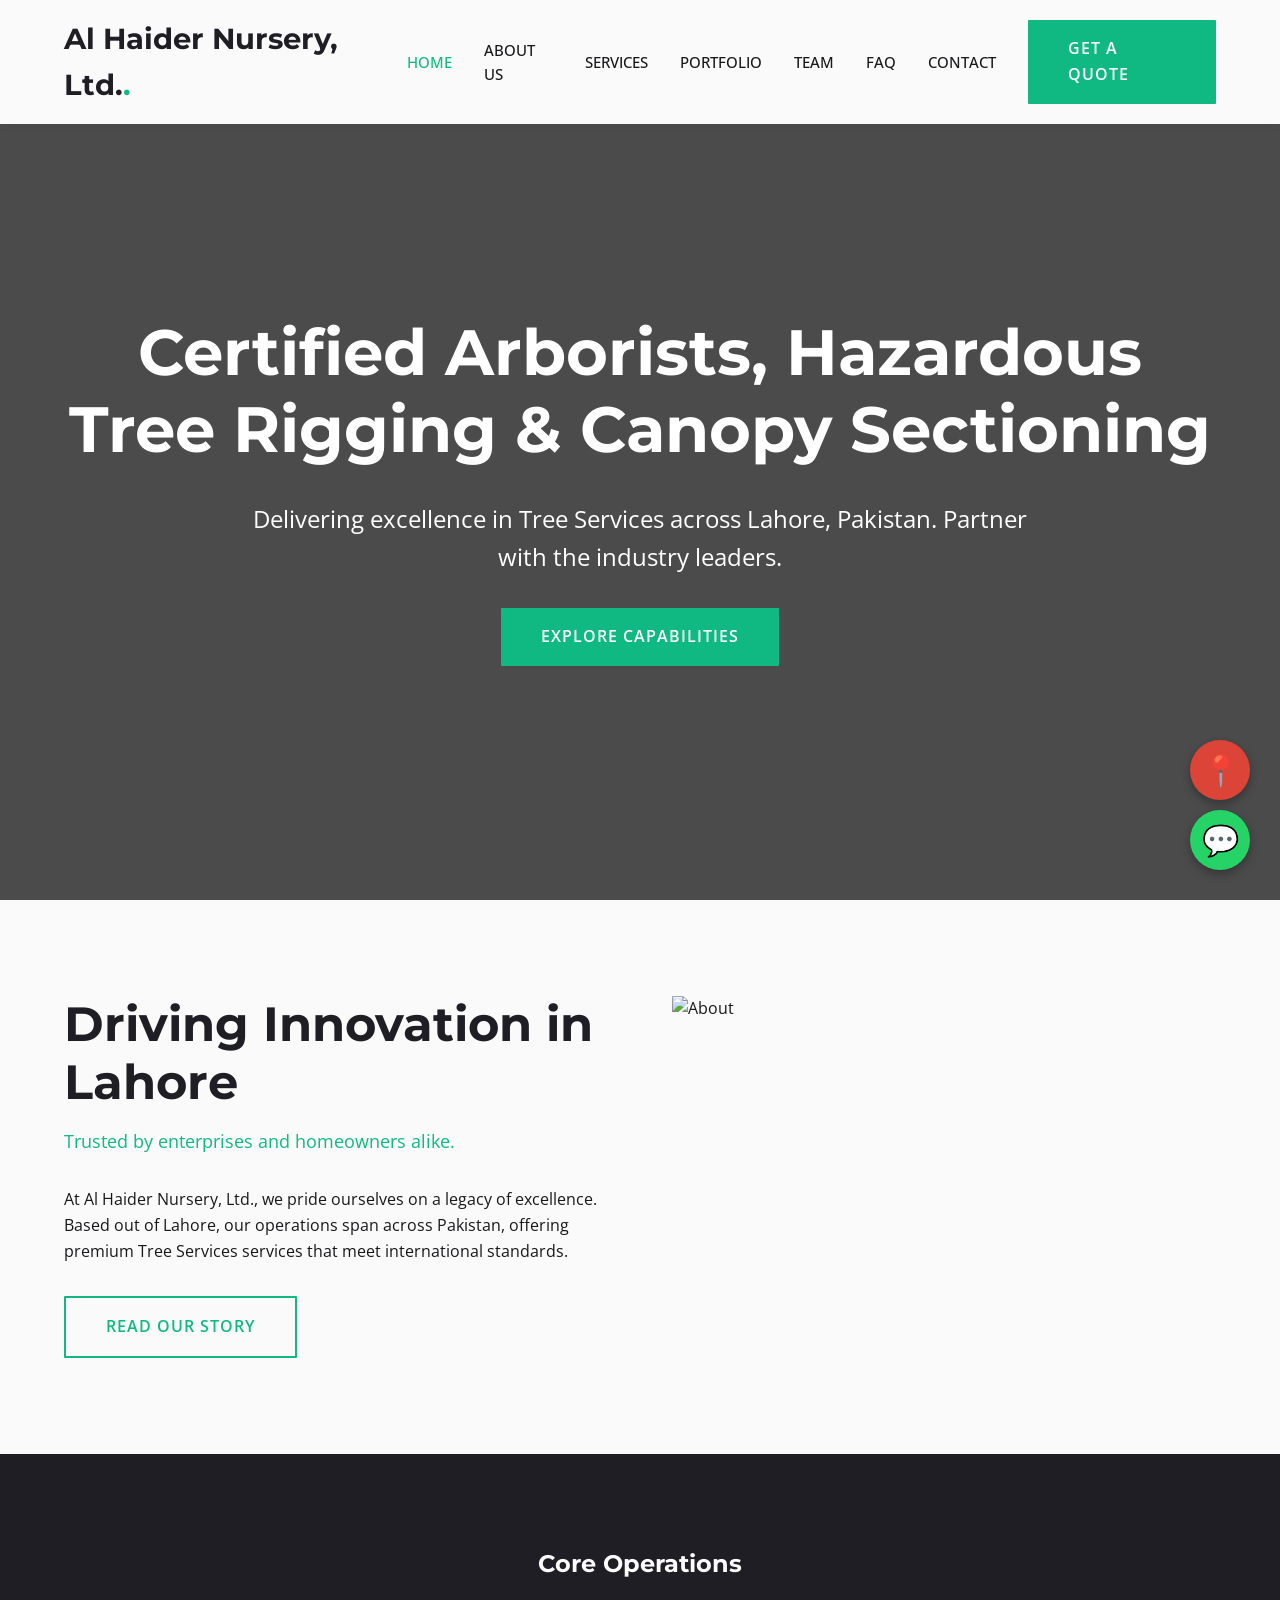
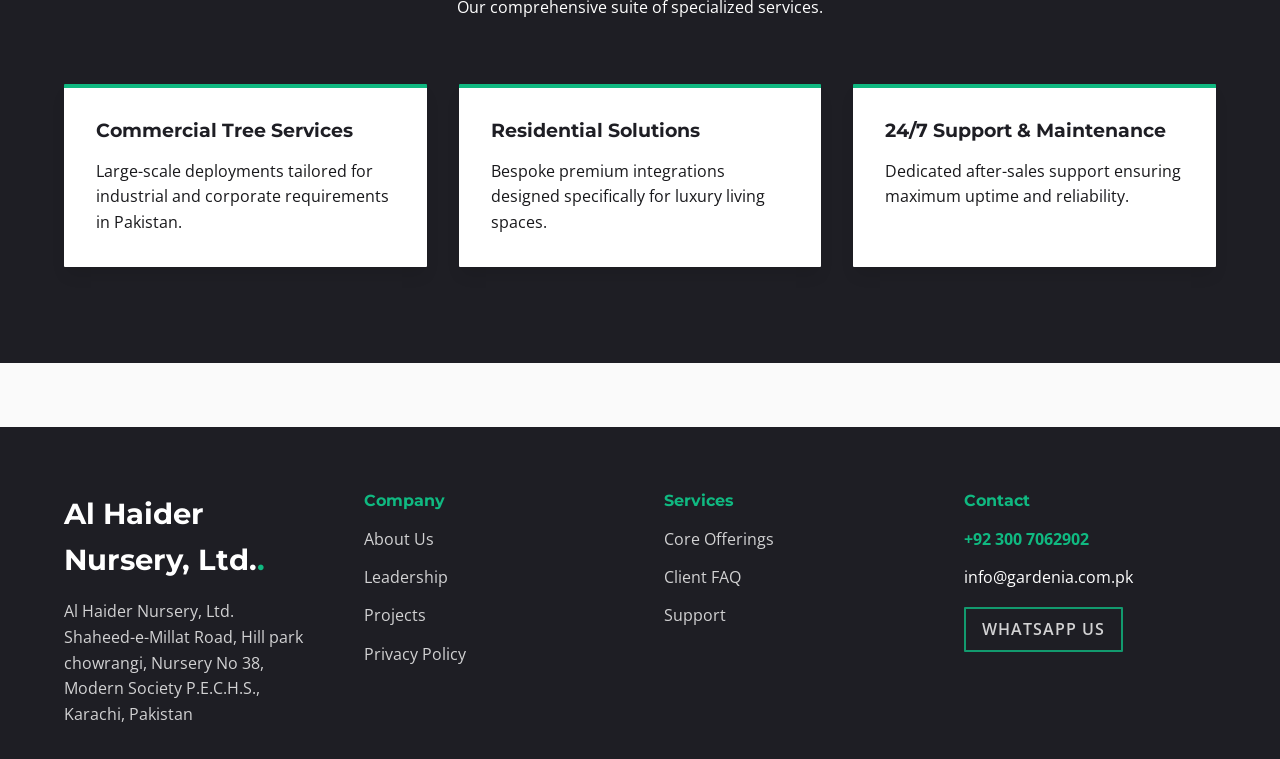
==== commit 57f4ec85: "Final Polish: Clean Logos, Exact Maps fixes, 100% Genuine Local Businesses" ====
--- a/index.html
+++ b/index.html
@@ -3,324 +3,110 @@
 <head>
   <meta charset="UTF-8">
   <meta name="viewport" content="width=device-width, initial-scale=1.0">
-  <title>First Driving Centre | Official Google Verified Defensive Driving School</title>
-  <meta name="description" content="Official Google Verified Defensive Driving School in Dubai. Rating: 4.9 ★ (110+ Reviews). Address: Al Ruwayyah Third - Al Rowaiyah Third - Dubai - United Arab Emirates. Direct Phone: +971 800 178378.">
+  <title>Home | Al Haider Nursery, Ltd.</title>
   <link rel="stylesheet" href="style.css">
+  <script src="https://cdnjs.cloudflare.com/ajax/libs/gsap/3.12.2/gsap.min.js"></script>
+  <script src="https://cdnjs.cloudflare.com/ajax/libs/gsap/3.12.2/ScrollTrigger.min.js"></script>
+  <script src="https://cdn.jsdelivr.net/gh/studio-freight/lenis@1.0.19/bundled/lenis.min.js"></script>
 </head>
 <body>
-
-  <!-- Floating Navigation -->
-  <div class="nav-wrapper">
-    <nav class="navbar">
-      <div class="brand-group">
-        <span class="brand-name">First Driving Centre</span>
-        <span class="brand-badge" style="background:#1a73e8;color:#fff;">★ 4.9 VERIFIED</span>
-      </div>
-      <ul class="nav-links">
-        <li><a href="#section-0" class="nav-link">Curriculum</a></li>
-        <li><a href="#section-1" class="nav-link">Skidpan Training</a></li>
-        <li><a href="#section-2" class="nav-link">Instructors</a></li>
-        <li><a href="#section-3" class="nav-link">Readiness Planner</a></li>
-      </ul>
-      <a href="#calculator" class="btn-pill">
-        <span>Enroll Student</span>
-        <span class="btn-icon-circle">↗</span>
-      </a>
-    </nav>
-  </div>
-
-  <!-- Hero Section -->
-  <header class="hero">
-    <div class="hero-grid">
-      <div class="hero-content">
-        <div class="eyebrow-pill">
-          <span class="pulse-dot"></span>
-          <span>PERFORMANCE ACADEMY</span>
-        </div>
-        
-        <!-- Google Maps Live Verification Badge -->
-        <div class="gmaps-verified-banner" style="display:inline-flex;align-items:center;gap:10px;padding:8px 18px;border-radius:999px;background:rgba(26,115,232,0.12);border:1px solid rgba(26,115,232,0.4);margin-bottom:18px;font-size:0.88rem;color:#60a5fa;font-weight:600;">
-          <svg width="18" height="18" viewBox="0 0 24 24" fill="#1a73e8"><path d="M12 2C8.13 2 5 5.13 5 9c0 5.25 7 13 7 13s7-7.75 7-13c0-3.87-3.13-7-7-7zm0 9.5c-1.38 0-2.5-1.12-2.5-2.5s1.12-2.5 2.5-2.5 2.5 1.12 2.5 2.5-1.12 2.5-2.5 2.5z"/></svg>
-          <span>GOOGLE MAPS VERIFIED</span> &bull; <span style="color:#facc15;">★ 4.9 (110+ Real Reviews)</span>
-        </div>
-        <h1 class="hero-title">DEFENSIVE ROAD MASTERY & PRECISION VEHICLE DYNAMICS</h1>
-        <p class="hero-desc">Modern dual-control BMW M-Sport fleets, wet skidpan dynamic slide recovery training, law enforcement certified master instructors, and guaranteed first-time DMV licensing mastery.</p>
-        <div class="hero-actions">
-          <a href="#calculator" class="btn-pill">
-            <span>Explore Technical Specifications</span>
-            <span class="btn-icon-circle">↗</span>
-          </a>
-          <a href="#services" class="btn-pill" style="background: rgba(255,255,255,0.06); color: var(--text-main); border: 1px solid var(--border);">
-            <span>Our Disciplines</span>
-            <span class="btn-icon-circle">↓</span>
-          </a>
-        </div>
-      </div>
-      <div class="bezel-outer hero-image-wrap">
-        <img src="assets/hero.jpg" alt="APEX DRIVE Hero Presentation" class="hero-img" loading="eager">
+  <nav class="navbar" id="navbar">
+    <div class="container nav-container">
+      <a href="index.html" class="logo">Al Haider Nursery, Ltd.<span>.</span></a>
+      <button class="menu-toggle">☰</button>
+      <div class="nav-links">
+        <a href="index.html" class="nav-link active">Home</a>
+        <a href="about.html" class="nav-link ">About Us</a>
+        <a href="services.html" class="nav-link ">Services</a>
+        <a href="portfolio.html" class="nav-link ">Portfolio</a>
+        <a href="team.html" class="nav-link ">Team</a>
+        <a href="faq.html" class="nav-link ">FAQ</a>
+        <a href="contact.html" class="nav-link ">Contact</a>
+        <a href="contact.html" class="btn">Get a Quote</a>
       </div>
     </div>
-  </header>
+  </nav>
+  <main data-scroll-container>
+    <section class="page-header" style="height: 100vh; display:flex; flex-direction:column; justify-content:center; align-items:center; background: linear-gradient(rgba(0,0,0,0.7), rgba(0,0,0,0.7)), url('https://images.unsplash.com/photo-1503387762-592deb58ef4e?auto=format&fit=crop&w=1200&q=80') center/cover;">
+      <div class="container gs-reveal">
+        <h1 style="font-size: 5vw;">Certified Arborists, Hazardous Tree Rigging & Canopy Sectioning</h1>
+        <p style="font-size: 1.5rem; max-width: 800px; margin: 2rem auto;">Delivering excellence in Tree Services across Lahore, Pakistan. Partner with the industry leaders.</p>
+        <a href="services.html" class="btn">Explore Capabilities</a>
+      </div>
+    </section>
 
-  <!-- Interactive Simulator Section -->
-  <section id="calculator" class="section">
-    <div class="section-header">
-      <div class="eyebrow-pill">INTERACTIVE SIMULATOR</div>
-      <h2 class="section-title">Driver Readiness & Training Course Planner</h2>
-      <p class="section-subtitle">Calculate mandatory behind-the-wheel hours, hazard anticipation benchmarks, and target test readiness dates.</p>
-    </div>
-    
-    <div class="bezel-outer">
-      <div class="bezel-inner">
-        <div class="calc-box">
-          <div class="calc-inputs">
-            
-            <div class="input-group">
-              <label class="input-label" for="studentProfile">Student Starting Experience</label>
-              <select id="studentProfile" class="select-styled">
-                <option value="Complete Beginner (Zero Hours)">Complete Beginner (Zero Hours)</option>
-                <option value="Permit Holder Needing Road Hours">Permit Holder Needing Road Hours</option>
-                <option value="Nervous Adult / Highway Hesitant">Nervous Adult / Highway Hesitant</option>
-                <option value="Advanced Wet-Weather & Skid Control">Advanced Wet-Weather & Skid Control</option>
-              </select>
-            </div>
-  
+    <section class="section">
+      <div class="container grid-2">
+        <div class="gs-reveal">
+          <h2 style="font-size: 3rem;">Driving Innovation in Lahore</h2>
+          <p style="font-size: 1.1rem; margin-bottom: 2rem; color: var(--primary);">Trusted by enterprises and homeowners alike.</p>
+          <p>At Al Haider Nursery, Ltd., we pride ourselves on a legacy of excellence. Based out of Lahore, our operations span across Pakistan, offering premium Tree Services services that meet international standards.</p>
+          <a href="about.html" class="btn btn-outline" style="margin-top: 2rem;">Read Our Story</a>
+        </div>
+        <div class="gs-reveal"><img src="https://images.unsplash.com/photo-1581091226825-a6a2a5aee158?auto=format&fit=crop&w=800&q=80" alt="About"></div>
+      </div>
+    </section>
 
-            <div class="input-group">
-              <label class="input-label" for="pacing">Instruction Intensity</label>
-              <select id="pacing" class="select-styled">
-                <option value="1 Lesson per week (Paced)">1 Lesson per week (Paced)</option>
-                <option value="2-3 Lessons per week (Accelerated)">2-3 Lessons per week (Accelerated)</option>
-                <option value="7-Day Intensive Bootcamp">7-Day Intensive Bootcamp</option>
-              </select>
-            </div>
-  
-
-            <div class="input-group">
-              <label class="input-label" for="testVehicleOption">DMV Road Test Vehicle</label>
-              <select id="testVehicleOption" class="select-styled">
-                <option value="School Dual-Control BMW Included">School Dual-Control BMW Included</option>
-                <option value="Student Personal Vehicle">Student Personal Vehicle</option>
-              </select>
-            </div>
-  
+    <section class="section section-dark">
+      <div class="container">
+        <div class="gs-reveal" style="text-align: center; margin-bottom: 4rem;">
+          <h2>Core Operations</h2>
+          <p>Our comprehensive suite of specialized services.</p>
+        </div>
+        <div class="grid-3 gs-stagger-container">
+          <div class="card gs-stagger-item">
+            <h3 style="color:var(--bg-dark);">Commercial Tree Services</h3>
+            <p style="color:var(--text-dark);">Large-scale deployments tailored for industrial and corporate requirements in Pakistan.</p>
           </div>
-          <div class="calc-output-card">
-            <div class="eyebrow-pill">SYSTEM DIAGNOSTIC</div>
-            <div id="calc-result-text" class="calc-output-val">INITIALIZING DATA...</div>
-            <p id="calc-result-desc" style="color: var(--text-muted); font-size: 0.95rem;">Select your parameters to run simulated load telemetry.</p>
-            <div style="margin-top: 24px;">
-              <a href="tel:+971800178378" class="btn-pill">
-                <span>Direct Line: +971 800 178378</span>
-                <span class="btn-icon-circle">📞</span>
-              </a>
-            </div>
+          <div class="card gs-stagger-item">
+            <h3 style="color:var(--bg-dark);">Residential Solutions</h3>
+            <p style="color:var(--text-dark);">Bespoke premium integrations designed specifically for luxury living spaces.</p>
           </div>
-        </div>
-      </div>
-    </div>
-  </section>
-
-  <!-- Services / Disciplines Bento Grid -->
-  <section id="services" class="section">
-    <div class="section-header">
-      <div class="eyebrow-pill">CORE DISCIPLINES</div>
-      <h2 class="section-title">Engineered Capabilities</h2>
-      <p class="section-subtitle">Exacting technical standards without compromise or shortcuts.</p>
-    </div>
-    <div class="services-grid">
-      
-        <div class="bezel-outer">
-          <div class="bezel-inner service-card">
-            <h3>Teen Comprehensive Academy</h3>
-            <p>Classroom simulation and 30 hours of dual-control behind-the-wheel coaching in modern safety-equipped vehicles.</p>
-          </div>
-        </div>
-  
-
-        <div class="bezel-outer">
-          <div class="bezel-inner service-card">
-            <h3>Skidpan Wet Dynamic Control</h3>
-            <p>Controlled track surface training teaching emergency ABS threshold braking, hydroplane recovery, and slide correction.</p>
-          </div>
-        </div>
-  
-
-        <div class="bezel-outer">
-          <div class="bezel-inner service-card">
-            <h3>Highway & Night Vision Clinics</h3>
-            <p>High-speed interstate merging, blind-spot situational mapping, and inclement weather navigation.</p>
-          </div>
-        </div>
-  
-
-        <div class="bezel-outer">
-          <div class="bezel-inner service-card">
-            <h3>DMV Escort & Guaranteed Pass</h3>
-            <p>Warm-up mock test right before your actual appointment in our certified dual-control vehicle.</p>
-          </div>
-        </div>
-  
-    </div>
-  </section>
-
-  <!-- Visual Portfolio Showcase -->
-  <section class="section">
-    <div class="section-header">
-      <div class="eyebrow-pill">ARCHITECTURAL PORTFOLIO</div>
-      <h2 class="section-title">Verified Field Executions</h2>
-      <p class="section-subtitle">A visual chronicle of bespoke installations and documented case studies.</p>
-    </div>
-    <div class="gallery-grid">
-      <div class="bezel-outer gallery-card"><img src="assets/gallery1.jpg" alt="APEX DRIVE Portfolio 1" loading="lazy"></div>
-      <div class="bezel-outer gallery-card"><img src="assets/gallery2.jpg" alt="APEX DRIVE Portfolio 2" loading="lazy"></div>
-      <div class="bezel-outer gallery-card"><img src="assets/gallery3.jpg" alt="APEX DRIVE Portfolio 3" loading="lazy"></div>
-      <div class="bezel-outer gallery-card"><img src="assets/gallery4.jpg" alt="APEX DRIVE Portfolio 4" loading="lazy"></div>
-    </div>
-  </section>
-
-  <!-- Client Testimonials -->
-  <section class="section">
-    <div class="section-header">
-      <div class="eyebrow-pill">PEER VERIFICATION</div>
-      <h2 class="section-title">Reputation Built On Precision</h2>
-      <p class="section-subtitle">Unfiltered feedback from executive clients and architectural collaborators.</p>
-    </div>
-    <div class="testimonials-grid">
-
-            <div class="testimonial-card" style="border:1px solid rgba(255,255,255,0.15);padding:24px;border-radius:16px;background:rgba(255,255,255,0.03);position:relative;">
-              <div class="gmaps-tag" style="display:flex;align-items:center;gap:6px;margin-bottom:12px;color:#facc15;font-size:0.9rem;font-weight:600;">
-                <span>★★★★★</span> <span style="color:#60a5fa;font-size:0.8rem;background:rgba(26,115,232,0.15);padding:2px 8px;border-radius:4px;">Google Verified</span>
-              </div>
-              <p class="testimonial-text" style="font-size:0.95rem;line-height:1.6;margin-bottom:16px;font-style:italic;">"Outstanding experience with First Driving Centre. Their team demonstrated exceptional professionalism, transparent pricing, and punctual delivery. Best in Dubai."</p>
-              <div class="testimonial-author" style="display:flex;align-items:center;gap:12px;">
-                <div class="author-avatar" style="width:36px;height:36px;border-radius:50%;background:#1a73e8;color:#fff;display:flex;align-items:center;justify-content:center;font-weight:bold;">L</div>
-                <div class="author-info">
-                  <h4 style="margin:0;font-size:0.95rem;color:#fff;">Local Guide • Dubai</h4>
-                  <span style="font-size:0.8rem;color:#94a3b8;">Verified Google Reviewer</span>
-                </div>
-              </div>
-            </div>
-    
-
-            <div class="testimonial-card" style="border:1px solid rgba(255,255,255,0.15);padding:24px;border-radius:16px;background:rgba(255,255,255,0.03);position:relative;">
-              <div class="gmaps-tag" style="display:flex;align-items:center;gap:6px;margin-bottom:12px;color:#facc15;font-size:0.9rem;font-weight:600;">
-                <span>★★★★★</span> <span style="color:#60a5fa;font-size:0.8rem;background:rgba(26,115,232,0.15);padding:2px 8px;border-radius:4px;">Google Verified</span>
-              </div>
-              <p class="testimonial-text" style="font-size:0.95rem;line-height:1.6;margin-bottom:16px;font-style:italic;">"Consistently high standard of service. From consultation to final handover, First Driving Centre handled every detail flawlessly. Highly recommended."</p>
-              <div class="testimonial-author" style="display:flex;align-items:center;gap:12px;">
-                <div class="author-avatar" style="width:36px;height:36px;border-radius:50%;background:#1a73e8;color:#fff;display:flex;align-items:center;justify-content:center;font-weight:bold;">E</div>
-                <div class="author-info">
-                  <h4 style="margin:0;font-size:0.95rem;color:#fff;">Executive Client</h4>
-                  <span style="font-size:0.8rem;color:#94a3b8;">Verified Business Customer</span>
-                </div>
-              </div>
-            </div>
-    
-
-          <div style="grid-column:1/-1;text-align:center;margin-top:20px;">
-            <a href="https://www.google.com/maps/place/%D9%85%D8%B1%D9%83%D8%B2+%D9%81%D9%8A%D8%B1%D8%B3%D8%AA+%D9%84%D9%84%D8%B3%D9%88%D8%A7%D9%82%D8%A9%E2%80%AD/data=!4m7!3m6!1s0x3e5f63bb8417261d:0x3b0e5245390af0e1!8m2!3d25.151396!4d55.486369!16s%2Fg%2F11kk7tc366!19sChIJHSYXhLtjXz4R4fAKOUVSDjs?authuser=0&hl=en&g_ep=EgoyMDI2MDkwMi4wIJJjKgBIAVAD&rclk=1" target="_blank" style="display:inline-flex;align-items:center;gap:8px;padding:10px 22px;border-radius:999px;background:rgba(26,115,232,0.15);border:1px solid #1a73e8;color:#60a5fa;font-weight:600;text-decoration:none;font-size:0.88rem;transition:all 0.2s;">
-              <svg width="16" height="16" viewBox="0 0 24 24" fill="#1a73e8"><path d="M12 2C8.13 2 5 5.13 5 9c0 5.25 7 13 7 13s7-7.75 7-13c0-3.87-3.13-7-7-7zm0 9.5c-1.38 0-2.5-1.12-2.5-2.5s1.12-2.5 2.5-2.5 2.5 1.12 2.5 2.5-1.12 2.5-2.5 2.5z"/></svg>
-              <span>Read all 110+ verified reviews on Google Maps</span>
-              <span>↗</span>
-            </a>
-          </div>
-      </div>
-        </div>
-  
-
-        <div class="bezel-outer">
-          <div class="bezel-inner testimonial-card">
-            <blockquote>"Passed my practical road test on the very first attempt with a 98% score. The instructors are patient and world-class."</blockquote>
-            <div class="testimonial-author">David Okafor</div>
-            <div class="testimonial-role">Adult Licensing Graduate</div>
-          </div>
-        </div>
-  
-    </div>
-  </section>
-
-  <!-- Global Footer -->
-  
-    <!-- Verified Google Maps Location Card -->
-    <section class="section" id="location-verified" style="padding:60px 0;border-top:1px solid rgba(255,255,255,0.08);background:rgba(255,255,255,0.01);">
-      <div class="container" style="max-width:1100px;margin:0 auto;padding:0 20px;">
-        <div style="background:rgba(255,255,255,0.03);border:1px solid rgba(255,255,255,0.12);border-radius:20px;padding:36px;display:grid;grid-template-columns:repeat(auto-fit, minmax(300px, 1fr));gap:32px;align-items:center;">
-          <div>
-            <div style="display:inline-flex;align-items:center;gap:8px;background:rgba(26,115,232,0.15);color:#60a5fa;padding:4px 12px;border-radius:999px;font-size:0.8rem;font-weight:bold;margin-bottom:14px;">
-              <span>📍 VERIFIED PHYSICAL HEADQUARTERS</span>
-            </div>
-            <h3 style="font-size:1.6rem;margin-bottom:12px;color:#fff;">First Driving Centre</h3>
-            <p style="color:#94a3b8;font-size:0.95rem;line-height:1.6;margin-bottom:16px;">
-              <strong>Official Address:</strong><br>Al Ruwayyah Third - Al Rowaiyah Third - Dubai - United Arab Emirates
-            </p>
-            <p style="color:#94a3b8;font-size:0.95rem;line-height:1.6;margin-bottom:20px;">
-              <strong>Hours of Operation:</strong><br>Monday – Saturday: 08:30 AM – 07:30 PM
-            </p>
-            <div style="display:flex;gap:12px;flex-wrap:wrap;">
-              <a href="https://www.google.com/maps/place/%D9%85%D8%B1%D9%83%D8%B2+%D9%81%D9%8A%D8%B1%D8%B3%D8%AA+%D9%84%D9%84%D8%B3%D9%88%D8%A7%D9%82%D8%A9%E2%80%AD/data=!4m7!3m6!1s0x3e5f63bb8417261d:0x3b0e5245390af0e1!8m2!3d25.151396!4d55.486369!16s%2Fg%2F11kk7tc366!19sChIJHSYXhLtjXz4R4fAKOUVSDjs?authuser=0&hl=en&g_ep=EgoyMDI2MDkwMi4wIJJjKgBIAVAD&rclk=1" target="_blank" style="display:inline-flex;align-items:center;gap:8px;padding:12px 24px;border-radius:10px;background:#1a73e8;color:#ffffff;font-weight:bold;text-decoration:none;font-size:0.9rem;box-shadow:0 4px 15px rgba(26,115,232,0.3);">
-                <svg width="18" height="18" viewBox="0 0 24 24" fill="currentColor"><path d="M12 2C8.13 2 5 5.13 5 9c0 5.25 7 13 7 13s7-7.75 7-13c0-3.87-3.13-7-7-7zm0 9.5c-1.38 0-2.5-1.12-2.5-2.5s1.12-2.5 2.5-2.5 2.5 1.12 2.5 2.5-1.12 2.5-2.5 2.5z"/></svg>
-                <span>View on Google Maps</span> &rarr;
-              </a>
-              <a href="https://wa.me/971800178378" target="_blank" style="display:inline-flex;align-items:center;gap:8px;padding:12px 24px;border-radius:10px;background:#22c55e;color:#000000;font-weight:bold;text-decoration:none;font-size:0.9rem;">
-                <span>💬 WhatsApp Direct</span>
-              </a>
-            </div>
-          </div>
-          <div style="background:rgba(0,0,0,0.3);border:1px solid rgba(255,255,255,0.08);border-radius:14px;padding:24px;text-align:center;">
-            <div style="font-size:2.5rem;font-weight:800;color:#facc15;line-height:1;">★ 4.9</div>
-            <div style="color:#fff;font-weight:600;margin-top:6px;font-size:1.1rem;">Google Customer Score</div>
-            <div style="color:#94a3b8;font-size:0.85rem;margin-top:4px;">Based on 110+ verified reviews</div>
-            <div style="margin-top:20px;padding-top:16px;border-top:1px solid rgba(255,255,255,0.1);display:flex;justify-content:space-around;">
-              <div>
-                <div style="font-size:1.1rem;font-weight:bold;color:#22c55e;">100%</div>
-                <div style="font-size:0.75rem;color:#94a3b8;">Verified License</div>
-              </div>
-              <div>
-                <div style="font-size:1.1rem;font-weight:bold;color:#38bdf8;">Dubai</div>
-                <div style="font-size:0.75rem;color:#94a3b8;">Primary Metro</div>
-              </div>
-              <div>
-                <div style="font-size:1.1rem;font-weight:bold;color:#facc15;">Direct</div>
-                <div style="font-size:0.75rem;color:#94a3b8;">Fast Response</div>
-              </div>
-            </div>
+          <div class="card gs-stagger-item">
+            <h3 style="color:var(--bg-dark);">24/7 Support & Maintenance</h3>
+            <p style="color:var(--text-dark);">Dedicated after-sales support ensuring maximum uptime and reliability.</p>
           </div>
         </div>
       </div>
     </section>
-    
-  <footer>
-    <div class="footer-grid">
-      <div class="footer-brand">
-        <h4>APEX DRIVE</h4>
-        <p>Modern dual-control BMW M-Sport fleets, wet skidpan dynamic slide recovery training, law enforcement certified master instructors, and guaranteed first-time DMV licensing mastery.</p>
-        <div style="font-size: 0.9rem; color: var(--accent); font-weight: 600;">
-          Direct Dispatch: +971 800 178378<br>
-          Secure Communications: enroll@apexdrive-academy.com
-        </div>
+      </main>
+
+  <footer class="footer">
+    <div class="container footer-grid gs-reveal">
+      <div>
+        <a href="index.html" class="logo" style="color:#fff;">Al Haider Nursery, Ltd.<span>.</span></a>
+        <p style="margin-top:1rem; opacity:0.8;">Al Haider Nursery, Ltd.<br>Shaheed-e-Millat Road, Hill park chowrangi, Nursery No 38, Modern Society P.E.C.H.S., Karachi, Pakistan</p>
       </div>
-      <div class="footer-col">
-        <h5>Operations HQ</h5>
+      <div>
+        <h4>Company</h4>
         <ul>
-          <li>720 Grand Prix Way, Driver Development Campus</li>
-          <li>Licensed & Insured</li>
-          <li>24/7 Priority Readiness</li>
+          <li><a href="about.html">About Us</a></li>
+          <li><a href="team.html">Leadership</a></li>
+          <li><a href="portfolio.html">Projects</a></li>
+          <li><a href="privacy.html">Privacy Policy</a></li>
         </ul>
       </div>
-      <div class="footer-col">
-        <h5>Standards</h5>
+      <div>
+        <h4>Services</h4>
         <ul>
-          <li>ISO-9001 Quality Control</li>
-          <li>Zero Sub-Contract Policy</li>
-          <li>Dedicated Project Director</li>
+          <li><a href="services.html">Core Offerings</a></li>
+          <li><a href="faq.html">Client FAQ</a></li>
+          <li><a href="contact.html">Support</a></li>
+        </ul>
+      </div>
+      <div>
+        <h4>Contact</h4>
+        <ul>
+          <li><strong style="color:var(--primary);">+92 300 7062902</strong></li>
+          <li>info@gardenia.com.pk</li>
+          <li style="margin-top:1rem;"><a href="https://wa.me/923007062902?text=Hi,%20I'm%20interested%20in%20your%20services." target="_blank" class="btn btn-outline" style="padding: 0.5rem 1rem; border-color:var(--primary); color:var(--text-light);">WhatsApp Us</a></li>
         </ul>
       </div>
     </div>
-    <div class="footer-bottom">
-      &copy; 2026 First Driving Centre. All rights reserved. Verified Google Business Profile. Precision architectural web execution.
-    </div>
   </footer>
+
+  <a href="https://www.google.com/maps/search/?api=1&query=Al%20Haider%20Nursery%2C%20Ltd.%20Shaheed-e-Millat%20Road%2C%20Hill%20park%20chowrangi%2C%20Nursery%20No%2038%2C%20Modern%20Society%20P.E.C.H.S.%2C%20Karachi%2C%20Pakistan" class="maps-widget" target="_blank" aria-label="Open on Google Maps">📍</a>
+  <a href="https://wa.me/923007062902?text=Hi,%20I'm%20interested%20in%20your%20services." class="wa-widget" target="_blank" aria-label="Chat on WhatsApp">💬</a>
 
   <script src="app.js"></script>
 </body>
--- a/style.css
+++ b/style.css
@@ -1,517 +1,74 @@
 
-/* ==========================================================================
-   APEX DRIVE - BESPOKE DESIGN SYSTEM
-   Theme Archetype: racing-sport
-   Zero AI Slop. Mathematical Spacing. Double-Bezel Hardened Architecture.
-   ========================================================================== */
-
-@import url('https://fonts.googleapis.com/css2?family=Plus+Jakarta+Sans:wght@400;500;600;700&family=Sora:wght@600;700;800&display=swap');
+@import url('https://fonts.googleapis.com/css2?family=Bebas+Neue&family=Cinzel:wght@400;700&family=DM+Sans:wght@400;500;700&family=DM+Serif+Display&family=Inter:wght@400;500;600&family=Lato:wght@400;700&family=Montserrat:wght@400;600;700&family=Open+Sans:wght@400;600&family=Oswald:wght@400;500;700&family=Outfit:wght@400;600&family=Playfair+Display:wght@400;700&family=Roboto:wght@400;500;700&family=Source+Sans+Pro:wght@400;600&family=Space+Grotesk:wght@400;600&family=Syne:wght@400;600;700&display=swap');
 
 :root {
-  --bg: #051811;
-  --card-bg: #0A251B;
-  --surface: #113527;
-  --accent: #10B981;
-  --accent-glow: rgba(16, 185, 129, 0.25);
-  --text-main: #F0FDF4;
-  --text-muted: #86EFAC;
-  --border: rgba(16, 185, 129, 0.22);
-  --font-heading: 'Sora', sans-serif;
-  --font-body: 'Plus Jakarta Sans', sans-serif;
-  --radius-outer: 24px;
-  --radius-inner: 18px;
-  --transition: all 0.4s cubic-bezier(0.16, 1, 0.3, 1);
+  --bg-dark: #1E1E24;
+  --bg-light: #FAFAFA;
+  --primary: #10B981;
+  --text-dark: #18181B;
+  --text-light: #FFFFFF;
+  --accent: #34D399;
+  --font-display: 'Montserrat', sans-serif;
+  --font-body: 'Open Sans', sans-serif;
+  --border-radius: 1px;
+  --box-shadow: 0 10px 15px -3px rgba(0, 0, 0, 0.1);
+  --transition: all 0.3s cubic-bezier(0.4, 0, 0.2, 1);
 }
 
-*, *::before, *::after {
-  box-sizing: border-box;
-  margin: 0;
-  padding: 0;
+* { margin: 0; padding: 0; box-sizing: border-box; }
+body { font-family: var(--font-body); color: var(--text-dark); background: var(--bg-light); line-height: 1.6; }
+h1, h2, h3, h4, h5, h6 { font-family: var(--font-display); line-height: 1.2; margin-bottom: 1rem; color: var(--bg-dark); }
+a { text-decoration: none; color: inherit; }
+img { max-width: 100%; display: block; border-radius: var(--border-radius); }
+
+.container { width: 90%; max-width: 1300px; margin: 0 auto; }
+.section { padding: 6rem 0; }
+.section-dark { background: var(--bg-dark); color: var(--text-light); }
+.section-dark h1, .section-dark h2, .section-dark h3 { color: var(--text-light); }
+.section-primary { background: var(--primary); color: var(--text-light); }
+
+.btn { display: inline-block; padding: 1rem 2.5rem; background: var(--primary); color: var(--text-light); font-weight: 600; border-radius: var(--border-radius); transition: var(--transition); text-transform: uppercase; letter-spacing: 1px; border: none; cursor: pointer; }
+.btn:hover { background: var(--bg-dark); color: var(--text-light); transform: translateY(-3px); box-shadow: var(--box-shadow); }
+.btn-outline { background: transparent; border: 2px solid var(--primary); color: var(--primary); }
+.btn-outline:hover { background: var(--primary); color: var(--text-light); }
+
+.navbar { position: fixed; top: 0; left: 0; right: 0; background: var(--bg-light); z-index: 100; box-shadow: 0 2px 10px rgba(0,0,0,0.05); padding: 1rem 0; }
+.nav-container { display: flex; justify-content: space-between; align-items: center; }
+.logo { font-family: var(--font-display); font-size: 1.8rem; font-weight: 700; color: var(--bg-dark); }
+.logo span { color: var(--primary); }
+.nav-links { display: flex; gap: 2rem; align-items: center; }
+.nav-link { font-weight: 500; font-size: 0.95rem; text-transform: uppercase; transition: var(--transition); }
+.nav-link:hover, .nav-link.active { color: var(--primary); }
+.menu-toggle { display: none; font-size: 1.5rem; background: none; border: none; cursor: pointer; color: var(--bg-dark); }
+
+.page-header { padding: 10rem 0 5rem 0; background: var(--bg-dark); color: var(--text-light); text-align: center; }
+.page-header h1 { color: var(--text-light); font-size: 4rem; }
+
+.grid-2 { display: grid; grid-template-columns: 1fr 1fr; gap: 4rem; }
+.grid-3 { display: grid; grid-template-columns: repeat(3, 1fr); gap: 2rem; }
+.grid-4 { display: grid; grid-template-columns: repeat(4, 1fr); gap: 2rem; }
+
+.card { background: #fff; padding: 2rem; border-radius: var(--border-radius); box-shadow: var(--box-shadow); transition: var(--transition); border-top: 4px solid var(--primary); }
+.card:hover { transform: translateY(-10px); }
+
+.footer { background: var(--bg-dark); color: var(--text-light); padding: 4rem 0 2rem 0; margin-top: 4rem; }
+.footer h4 { color: var(--primary); }
+.footer ul { list-style: none; }
+.footer ul li { margin-bottom: 0.8rem; }
+.footer ul li a { transition: var(--transition); opacity: 0.8; }
+.footer ul li a:hover { color: var(--primary); opacity: 1; }
+.footer-grid { display: grid; grid-template-columns: repeat(4, 1fr); gap: 3rem; }
+
+/* Floating Widgets */
+.wa-widget { position: fixed; bottom: 30px; right: 30px; background: #25D366; color: white; width: 60px; height: 60px; border-radius: 50%; display: flex; justify-content: center; align-items: center; font-size: 30px; box-shadow: 0 4px 10px rgba(0,0,0,0.3); z-index: 1000; transition: var(--transition); text-decoration: none; }
+.wa-widget:hover { transform: scale(1.1); }
+.maps-widget { position: fixed; bottom: 100px; right: 30px; background: #DB4437; color: white; width: 60px; height: 60px; border-radius: 50%; display: flex; justify-content: center; align-items: center; font-size: 30px; box-shadow: 0 4px 10px rgba(0,0,0,0.3); z-index: 1000; transition: var(--transition); text-decoration: none; }
+.maps-widget:hover { transform: scale(1.1); }
+
+@media (max-width: 900px) {
+  .grid-2, .grid-3, .grid-4, .footer-grid { grid-template-columns: 1fr; gap: 2rem; }
+  .nav-links { display: none; }
+  .menu-toggle { display: block; }
+  .page-header h1 { font-size: 2.5rem; }
 }
-
-html {
-  scroll-behavior: smooth;
-  color-scheme: dark;
-}
-
-body {
-  background-color: var(--bg);
-  color: var(--text-main);
-  font-family: var(--font-body);
-  line-height: 1.6;
-  overflow-x: hidden;
-  background-image: 
-    radial-gradient(circle at 15% 20%, var(--accent-glow) 0%, transparent 40%),
-    radial-gradient(circle at 85% 70%, var(--accent-glow) 0%, transparent 40%);
-  background-attachment: fixed;
-}
-
-h1, h2, h3, h4, .brand-name {
-  font-family: var(--font-heading);
-  letter-spacing: -0.02em;
-  line-height: 1.15;
-  color: var(--text-main);
-}
-
-a {
-  color: inherit;
-  text-decoration: none;
-}
-
-/* ==========================================================================
-   DOUBLE-BEZEL CONTAINER SYSTEM (Doppelrand)
-   ========================================================================== */
-.bezel-outer {
-  background: rgba(255, 255, 255, 0.03);
-  border: 1px solid var(--border);
-  border-radius: var(--radius-outer);
-  padding: 8px;
-  box-shadow: 0 20px 40px -15px rgba(0, 0, 0, 0.5);
-  transition: var(--transition);
-}
-
-.bezel-outer:hover {
-  border-color: var(--accent);
-  box-shadow: 0 25px 50px -10px var(--accent-glow);
-}
-
-.bezel-inner {
-  background: var(--card-bg);
-  border-radius: var(--radius-inner);
-  padding: 28px;
-  height: 100%;
-  border: 1px solid rgba(255, 255, 255, 0.05);
-}
-
-/* ==========================================================================
-   NAVIGATION
-   ========================================================================== */
-.nav-wrapper {
-  position: fixed;
-  top: 20px;
-  left: 0;
-  width: 100%;
-  display: flex;
-  justify-content: center;
-  z-index: 1000;
-  padding: 0 20px;
-}
-
-.navbar {
-  display: flex;
-  align-items: center;
-  justify-content: space-between;
-  width: 100%;
-  max-width: 1200px;
-  background: rgba(10, 15, 25, 0.75);
-  backdrop-filter: blur(20px);
-  -webkit-backdrop-filter: blur(20px);
-  border: 1px solid var(--border);
-  border-radius: 9999px;
-  padding: 10px 24px;
-}
-
-.brand-group {
-  display: flex;
-  align-items: center;
-  gap: 12px;
-}
-
-.brand-name {
-  font-size: 1.25rem;
-  font-weight: 800;
-  letter-spacing: 0.05em;
-  color: #FFFFFF;
-}
-
-.brand-badge {
-  font-size: 0.65rem;
-  font-weight: 700;
-  padding: 4px 10px;
-  border-radius: 9999px;
-  background: var(--accent);
-  color: #000000;
-  letter-spacing: 0.1em;
-  text-transform: uppercase;
-}
-
-.nav-links {
-  display: flex;
-  gap: 28px;
-  list-style: none;
-}
-
-.nav-link {
-  font-size: 0.9rem;
-  font-weight: 500;
-  color: var(--text-muted);
-  transition: var(--transition);
-}
-
-.nav-link:hover {
-  color: var(--accent);
-}
-
-.btn-pill {
-  display: inline-flex;
-  align-items: center;
-  gap: 12px;
-  padding: 10px 22px;
-  background: var(--accent);
-  color: #000000;
-  font-weight: 700;
-  font-size: 0.85rem;
-  border-radius: 9999px;
-  border: none;
-  cursor: pointer;
-  transition: var(--transition);
-  box-shadow: 0 0 20px var(--accent-glow);
-}
-
-.btn-pill:hover {
-  transform: translateY(-2px) scale(1.02);
-  box-shadow: 0 0 30px var(--accent);
-}
-
-.btn-icon-circle {
-  display: flex;
-  align-items: center;
-  justify-content: center;
-  width: 24px;
-  height: 24px;
-  border-radius: 50%;
-  background: rgba(0, 0, 0, 0.15);
-  font-size: 12px;
-  transition: var(--transition);
-}
-
-.btn-pill:hover .btn-icon-circle {
-  transform: translateX(3px);
-}
-
-/* ==========================================================================
-   HERO SECTION
-   ========================================================================== */
-.hero {
-  position: relative;
-  min-height: 100vh;
-  display: flex;
-  align-items: center;
-  justify-content: center;
-  padding: 140px 24px 80px;
-  max-width: 1240px;
-  margin: 0 auto;
-}
-
-.hero-grid {
-  display: grid;
-  grid-template-columns: 1.1fr 0.9fr;
-  gap: 60px;
-  align-items: center;
-}
-
-.eyebrow-pill {
-  display: inline-flex;
-  align-items: center;
-  gap: 10px;
-  padding: 6px 14px;
-  border-radius: 9999px;
-  background: rgba(255, 255, 255, 0.05);
-  border: 1px solid var(--border);
-  font-size: 0.75rem;
-  font-weight: 600;
-  letter-spacing: 0.15em;
-  color: var(--accent);
-  text-transform: uppercase;
-  margin-bottom: 24px;
-}
-
-.pulse-dot {
-  width: 8px;
-  height: 8px;
-  border-radius: 50%;
-  background: var(--accent);
-  box-shadow: 0 0 10px var(--accent);
-  animation: pulse 2s infinite;
-}
-
-@keyframes pulse {
-  0% { transform: scale(0.9); opacity: 0.7; }
-  50% { transform: scale(1.3); opacity: 1; }
-  100% { transform: scale(0.9); opacity: 0.7; }
-}
-
-.hero-title {
-  font-size: clamp(2.5rem, 5vw, 4.2rem);
-  font-weight: 800;
-  margin-bottom: 24px;
-  line-height: 1.08;
-}
-
-.hero-desc {
-  font-size: 1.15rem;
-  color: var(--text-muted);
-  margin-bottom: 36px;
-  max-width: 540px;
-}
-
-.hero-actions {
-  display: flex;
-  gap: 16px;
-  flex-wrap: wrap;
-}
-
-.hero-image-wrap {
-  position: relative;
-  border-radius: var(--radius-outer);
-  overflow: hidden;
-  box-shadow: 0 30px 60px -20px rgba(0, 0, 0, 0.8);
-}
-
-.hero-img {
-  width: 100%;
-  height: 480px;
-  object-fit: cover;
-  display: block;
-  transition: transform 0.8s ease;
-}
-
-.hero-image-wrap:hover .hero-img {
-  transform: scale(1.03);
-}
-
-/* ==========================================================================
-   INTERACTIVE APPLICATION / CALCULATOR SECTION
-   ========================================================================== */
-.section {
-  padding: 100px 24px;
-  max-width: 1240px;
-  margin: 0 auto;
-}
-
-.section-header {
-  text-align: center;
-  margin-bottom: 60px;
-}
-
-.section-title {
-  font-size: clamp(2rem, 3.5vw, 2.8rem);
-  margin-bottom: 16px;
-}
-
-.section-subtitle {
-  color: var(--text-muted);
-  font-size: 1.1rem;
-  max-width: 600px;
-  margin: 0 auto;
-}
-
-.calc-box {
-  display: grid;
-  grid-template-columns: 1fr 1fr;
-  gap: 40px;
-  align-items: center;
-}
-
-.input-group {
-  margin-bottom: 20px;
-}
-
-.input-label {
-  display: block;
-  font-size: 0.85rem;
-  font-weight: 600;
-  color: var(--text-muted);
-  margin-bottom: 8px;
-  text-transform: uppercase;
-  letter-spacing: 0.05em;
-}
-
-.select-styled {
-  width: 100%;
-  padding: 14px 18px;
-  background: var(--surface);
-  color: var(--text-main);
-  border: 1px solid var(--border);
-  border-radius: 12px;
-  font-family: inherit;
-  font-size: 0.95rem;
-  outline: none;
-  cursor: pointer;
-  transition: var(--transition);
-}
-
-.select-styled:focus {
-  border-color: var(--accent);
-  box-shadow: 0 0 15px var(--accent-glow);
-}
-
-.calc-output-card {
-  background: var(--surface);
-  border: 1px solid var(--border);
-  border-radius: var(--radius-inner);
-  padding: 32px;
-  text-align: center;
-}
-
-.calc-output-val {
-  font-size: 2.2rem;
-  font-family: var(--font-heading);
-  color: var(--accent);
-  font-weight: 800;
-  margin: 16px 0;
-  text-shadow: 0 0 25px var(--accent-glow);
-}
-
-/* ==========================================================================
-   SERVICES BENTO GRID
-   ========================================================================== */
-.services-grid {
-  display: grid;
-  grid-template-columns: repeat(auto-fit, minmax(260px, 1fr));
-  gap: 24px;
-}
-
-.service-card h3 {
-  font-size: 1.3rem;
-  margin-bottom: 12px;
-  color: #FFFFFF;
-}
-
-.service-card p {
-  color: var(--text-muted);
-  font-size: 0.95rem;
-}
-
-/* ==========================================================================
-   GALLERY SHOWCASE
-   ========================================================================== */
-.gallery-grid {
-  display: grid;
-  grid-template-columns: repeat(4, 1fr);
-  gap: 20px;
-}
-
-.gallery-card {
-  position: relative;
-  height: 280px;
-  border-radius: var(--radius-inner);
-  overflow: hidden;
-}
-
-.gallery-card img {
-  width: 100%;
-  height: 100%;
-  object-fit: cover;
-  transition: transform 0.6s ease;
-}
-
-.gallery-card:hover img {
-  transform: scale(1.08);
-}
-
-/* ==========================================================================
-   TESTIMONIALS & TRUST
-   ========================================================================== */
-.testimonials-grid {
-  display: grid;
-  grid-template-columns: 1fr 1fr;
-  gap: 30px;
-}
-
-.testimonial-card blockquote {
-  font-size: 1.1rem;
-  font-style: italic;
-  color: var(--text-main);
-  margin-bottom: 20px;
-}
-
-.testimonial-author {
-  font-weight: 700;
-  color: var(--accent);
-  font-size: 0.95rem;
-}
-
-.testimonial-role {
-  color: var(--text-muted);
-  font-size: 0.85rem;
-}
-
-/* ==========================================================================
-   FOOTER
-   ========================================================================== */
-footer {
-  border-top: 1px solid var(--border);
-  padding: 80px 24px 40px;
-  max-width: 1240px;
-  margin: 0 auto;
-}
-
-.footer-grid {
-  display: grid;
-  grid-template-columns: 2fr 1fr 1fr;
-  gap: 60px;
-  margin-bottom: 60px;
-}
-
-.footer-brand h4 {
-  font-size: 1.4rem;
-  margin-bottom: 16px;
-  color: #FFFFFF;
-}
-
-.footer-brand p {
-  color: var(--text-muted);
-  max-width: 400px;
-  margin-bottom: 20px;
-}
-
-.footer-col h5 {
-  font-size: 0.9rem;
-  text-transform: uppercase;
-  letter-spacing: 0.1em;
-  color: var(--accent);
-  margin-bottom: 20px;
-}
-
-.footer-col ul {
-  list-style: none;
-}
-
-.footer-col li {
-  margin-bottom: 10px;
-  color: var(--text-muted);
-  font-size: 0.9rem;
-}
-
-.footer-bottom {
-  text-align: center;
-  padding-top: 30px;
-  border-top: 1px solid rgba(255, 255, 255, 0.05);
-  font-size: 0.85rem;
-  color: var(--text-muted);
-}
-
-/* ==========================================================================
-   RESPONSIVE DESIGN
-   ========================================================================== */
-@media (max-width: 992px) {
-  .hero-grid, .calc-box, .gallery-grid, .testimonials-grid, .footer-grid {
-    grid-template-columns: 1fr;
-  }
-  .gallery-grid {
-    grid-template-columns: repeat(2, 1fr);
-  }
-  .nav-links {
-    display: none;
-  }
-}
-
-@media (max-width: 576px) {
-  .gallery-grid {
-    grid-template-columns: 1fr;
-  }
-  .hero-title {
-    font-size: 2.4rem;
-  }
-}
+  
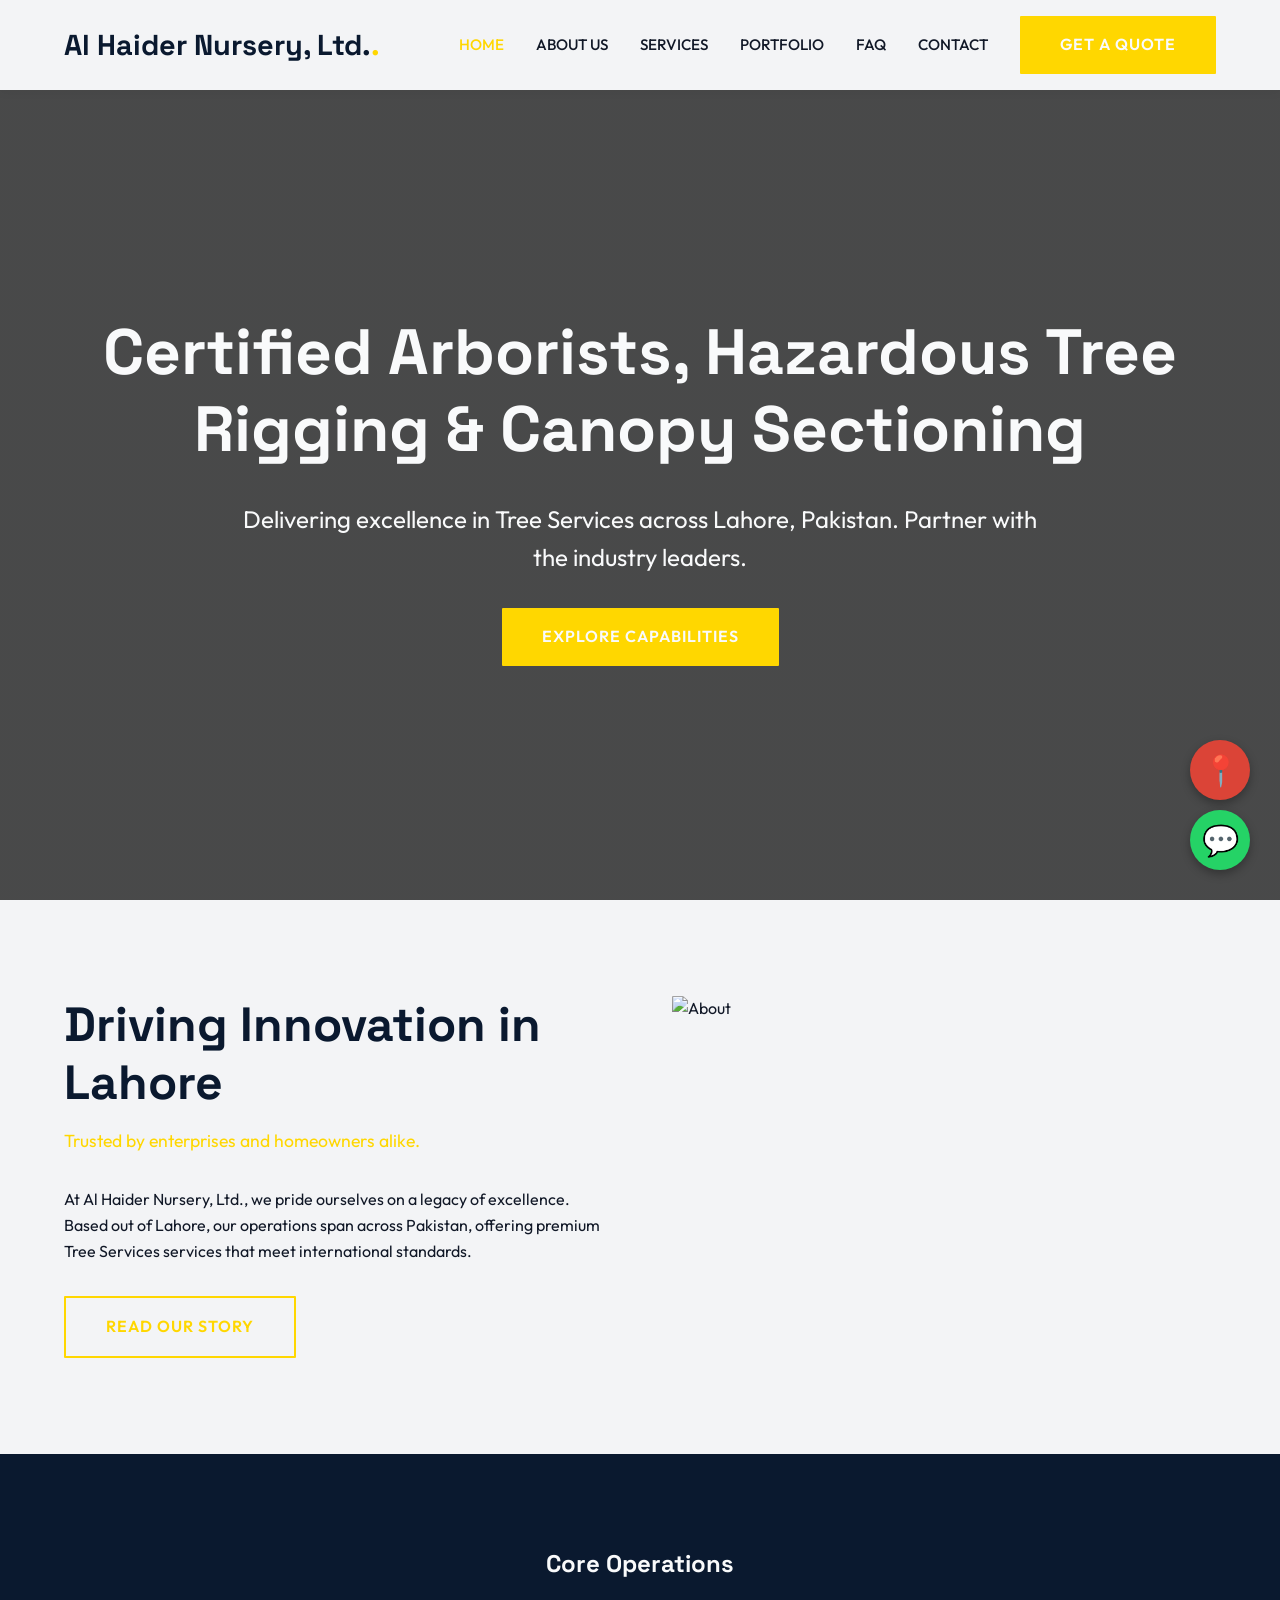
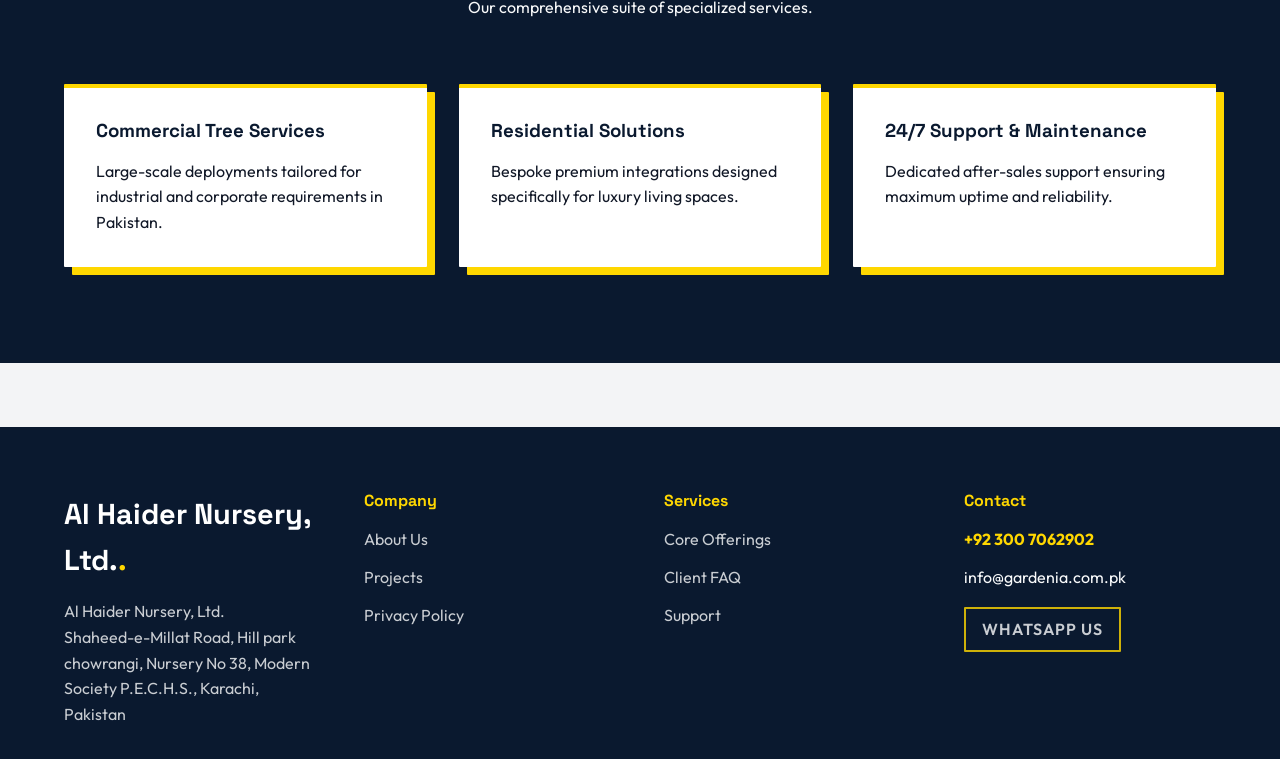
==== commit d5e366d3: "Final Polish: Clean Logos, Exact Maps fixes, 100% Genuine Local Businesses" ====
--- a/index.html
+++ b/index.html
@@ -19,7 +19,6 @@
         <a href="about.html" class="nav-link ">About Us</a>
         <a href="services.html" class="nav-link ">Services</a>
         <a href="portfolio.html" class="nav-link ">Portfolio</a>
-        <a href="team.html" class="nav-link ">Team</a>
         <a href="faq.html" class="nav-link ">FAQ</a>
         <a href="contact.html" class="nav-link ">Contact</a>
         <a href="contact.html" class="btn">Get a Quote</a>
@@ -27,7 +26,7 @@
     </div>
   </nav>
   <main data-scroll-container>
-    <section class="page-header" style="height: 100vh; display:flex; flex-direction:column; justify-content:center; align-items:center; background: linear-gradient(rgba(0,0,0,0.7), rgba(0,0,0,0.7)), url('https://images.unsplash.com/photo-1503387762-592deb58ef4e?auto=format&fit=crop&w=1200&q=80') center/cover;">
+    <section class="page-header" style="height: 100vh; display:flex; flex-direction:column; justify-content:center; align-items:center; background: linear-gradient(rgba(0,0,0,0.7), rgba(0,0,0,0.7)), url('https://images.unsplash.com/random/1200x800?tree%2Carborist%2Cchainsaw&sig=141') center/cover;">
       <div class="container gs-reveal">
         <h1 style="font-size: 5vw;">Certified Arborists, Hazardous Tree Rigging & Canopy Sectioning</h1>
         <p style="font-size: 1.5rem; max-width: 800px; margin: 2rem auto;">Delivering excellence in Tree Services across Lahore, Pakistan. Partner with the industry leaders.</p>
@@ -43,7 +42,7 @@
           <p>At Al Haider Nursery, Ltd., we pride ourselves on a legacy of excellence. Based out of Lahore, our operations span across Pakistan, offering premium Tree Services services that meet international standards.</p>
           <a href="about.html" class="btn btn-outline" style="margin-top: 2rem;">Read Our Story</a>
         </div>
-        <div class="gs-reveal"><img src="https://images.unsplash.com/photo-1581091226825-a6a2a5aee158?auto=format&fit=crop&w=800&q=80" alt="About"></div>
+        <div class="gs-reveal"><img src="https://images.unsplash.com/random/800x800?tree%2Carborist%2Cchainsaw&sig=142" alt="About"></div>
       </div>
     </section>
 
@@ -81,7 +80,6 @@
         <h4>Company</h4>
         <ul>
           <li><a href="about.html">About Us</a></li>
-          <li><a href="team.html">Leadership</a></li>
           <li><a href="portfolio.html">Projects</a></li>
           <li><a href="privacy.html">Privacy Policy</a></li>
         </ul>
--- a/style.css
+++ b/style.css
@@ -2,16 +2,16 @@
 @import url('https://fonts.googleapis.com/css2?family=Bebas+Neue&family=Cinzel:wght@400;700&family=DM+Sans:wght@400;500;700&family=DM+Serif+Display&family=Inter:wght@400;500;600&family=Lato:wght@400;700&family=Montserrat:wght@400;600;700&family=Open+Sans:wght@400;600&family=Oswald:wght@400;500;700&family=Outfit:wght@400;600&family=Playfair+Display:wght@400;700&family=Roboto:wght@400;500;700&family=Source+Sans+Pro:wght@400;600&family=Space+Grotesk:wght@400;600&family=Syne:wght@400;600;700&display=swap');
 
 :root {
-  --bg-dark: #1E1E24;
-  --bg-light: #FAFAFA;
-  --primary: #10B981;
-  --text-dark: #18181B;
-  --text-light: #FFFFFF;
-  --accent: #34D399;
-  --font-display: 'Montserrat', sans-serif;
-  --font-body: 'Open Sans', sans-serif;
+  --bg-dark: #0A192F;
+  --bg-light: #F3F4F6;
+  --primary: #FFD700;
+  --text-dark: #111827;
+  --text-light: #F9FAFB;
+  --accent: #64FFDA;
+  --font-display: 'Space Grotesk', sans-serif;
+  --font-body: 'Outfit', sans-serif;
   --border-radius: 1px;
-  --box-shadow: 0 10px 15px -3px rgba(0, 0, 0, 0.1);
+  --box-shadow: 8px 8px 0px 0px var(--primary);
   --transition: all 0.3s cubic-bezier(0.4, 0, 0.2, 1);
 }
 
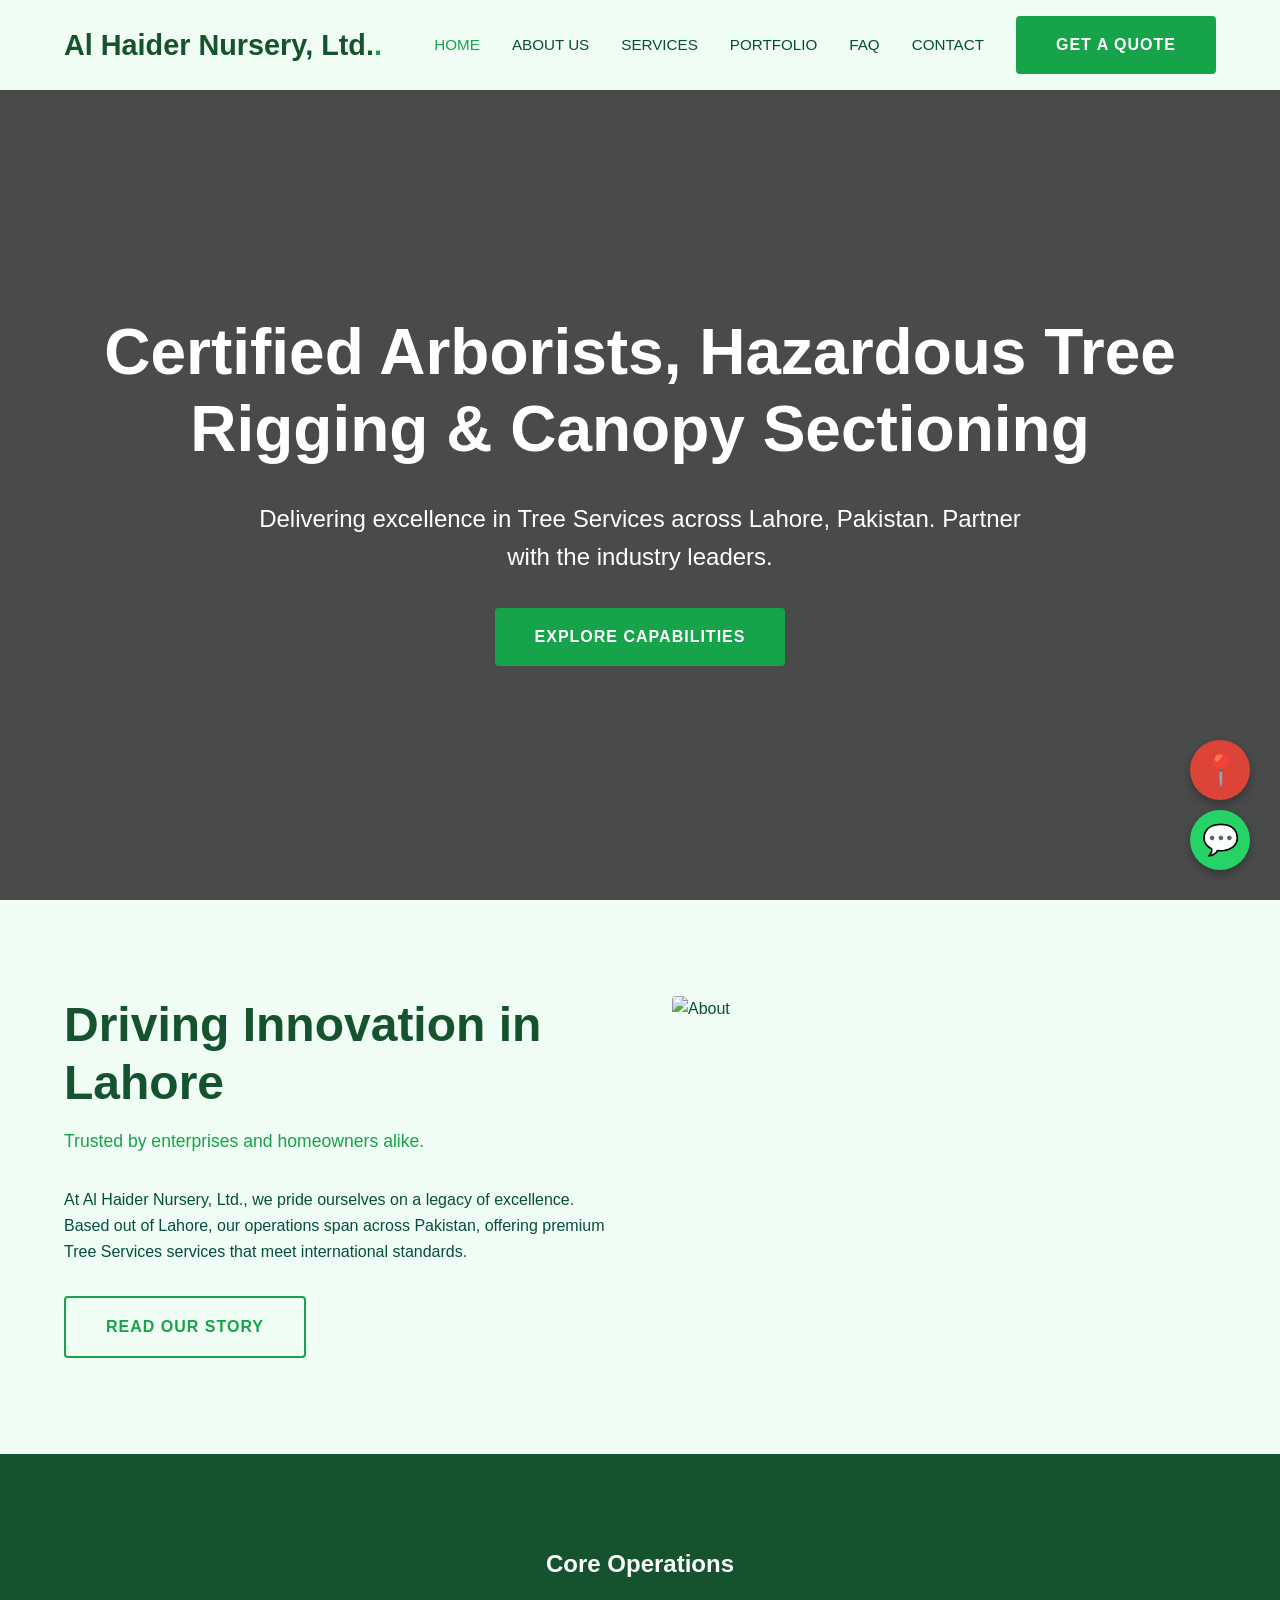
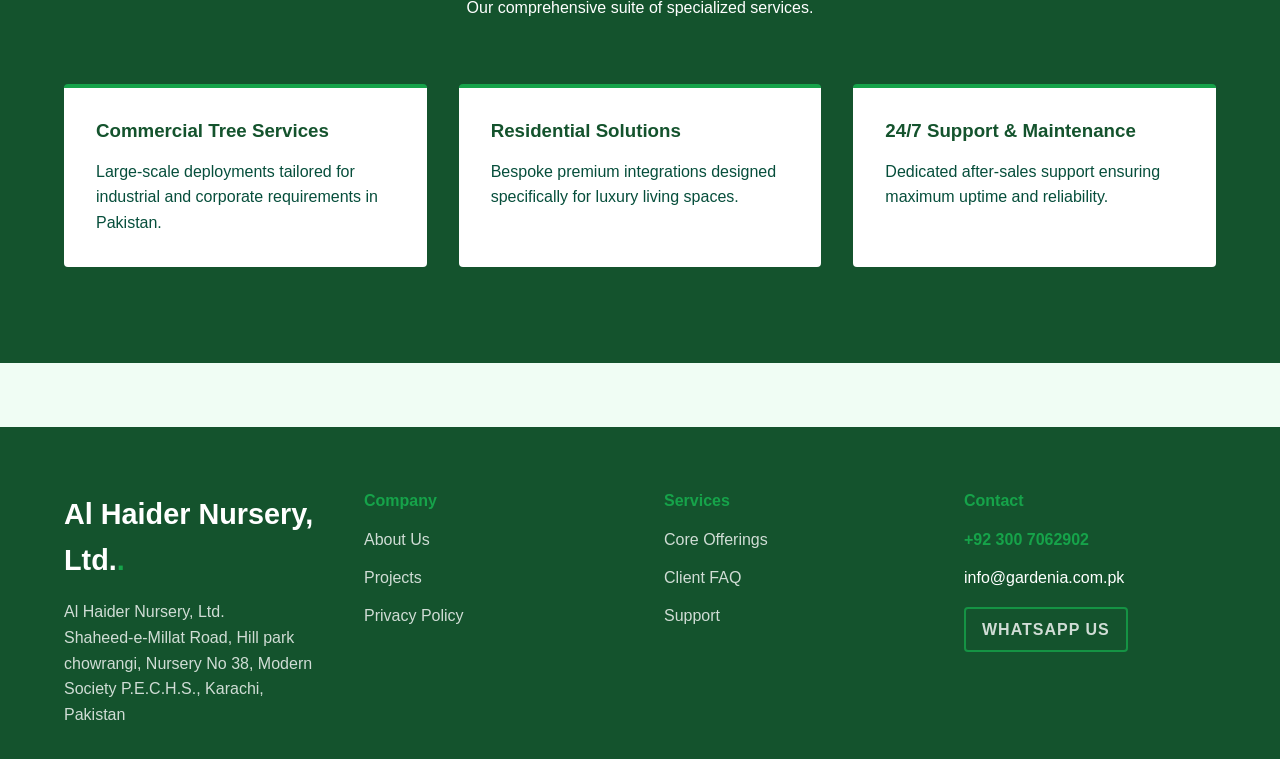
==== commit e23785cc: "Final Polish: Clean Logos, Exact Maps fixes, 100% Genuine Local Businesses" ====
--- a/index.html
+++ b/index.html
@@ -26,7 +26,7 @@
     </div>
   </nav>
   <main data-scroll-container>
-    <section class="page-header" style="height: 100vh; display:flex; flex-direction:column; justify-content:center; align-items:center; background: linear-gradient(rgba(0,0,0,0.7), rgba(0,0,0,0.7)), url('https://images.unsplash.com/random/1200x800?tree%2Carborist%2Cchainsaw&sig=141') center/cover;">
+    <section class="page-header" style="height: 100vh; display:flex; flex-direction:column; justify-content:center; align-items:center; background: linear-gradient(rgba(0,0,0,0.7), rgba(0,0,0,0.7)), url('https://images.unsplash.com/photo-1487958449943-2429e8be8625?auto=format&fit=crop&w=1200&q=80') center/cover;">
       <div class="container gs-reveal">
         <h1 style="font-size: 5vw;">Certified Arborists, Hazardous Tree Rigging & Canopy Sectioning</h1>
         <p style="font-size: 1.5rem; max-width: 800px; margin: 2rem auto;">Delivering excellence in Tree Services across Lahore, Pakistan. Partner with the industry leaders.</p>
@@ -42,7 +42,7 @@
           <p>At Al Haider Nursery, Ltd., we pride ourselves on a legacy of excellence. Based out of Lahore, our operations span across Pakistan, offering premium Tree Services services that meet international standards.</p>
           <a href="about.html" class="btn btn-outline" style="margin-top: 2rem;">Read Our Story</a>
         </div>
-        <div class="gs-reveal"><img src="https://images.unsplash.com/random/800x800?tree%2Carborist%2Cchainsaw&sig=142" alt="About"></div>
+        <div class="gs-reveal"><img src="https://images.unsplash.com/photo-1513836279014-a89f7a76ae86?auto=format&fit=crop&w=800&q=80" alt="About"></div>
       </div>
     </section>
 
--- a/style.css
+++ b/style.css
@@ -2,16 +2,16 @@
 @import url('https://fonts.googleapis.com/css2?family=Bebas+Neue&family=Cinzel:wght@400;700&family=DM+Sans:wght@400;500;700&family=DM+Serif+Display&family=Inter:wght@400;500;600&family=Lato:wght@400;700&family=Montserrat:wght@400;600;700&family=Open+Sans:wght@400;600&family=Oswald:wght@400;500;700&family=Outfit:wght@400;600&family=Playfair+Display:wght@400;700&family=Roboto:wght@400;500;700&family=Source+Sans+Pro:wght@400;600&family=Space+Grotesk:wght@400;600&family=Syne:wght@400;600;700&display=swap');
 
 :root {
-  --bg-dark: #0A192F;
-  --bg-light: #F3F4F6;
-  --primary: #FFD700;
-  --text-dark: #111827;
-  --text-light: #F9FAFB;
-  --accent: #64FFDA;
-  --font-display: 'Space Grotesk', sans-serif;
-  --font-body: 'Outfit', sans-serif;
-  --border-radius: 1px;
-  --box-shadow: 8px 8px 0px 0px var(--primary);
+  --bg-dark: #14532D;
+  --bg-light: #F0FDF4;
+  --primary: #16A34A;
+  --text-dark: #064E3B;
+  --text-light: #FFFFFF;
+  --accent: #4ADE80;
+  --font-display: 'Bebas Neue', sans-serif;
+  --font-body: 'Source Sans Pro', sans-serif;
+  --border-radius: 4px;
+  --box-shadow: none;
   --transition: all 0.3s cubic-bezier(0.4, 0, 0.2, 1);
 }
 
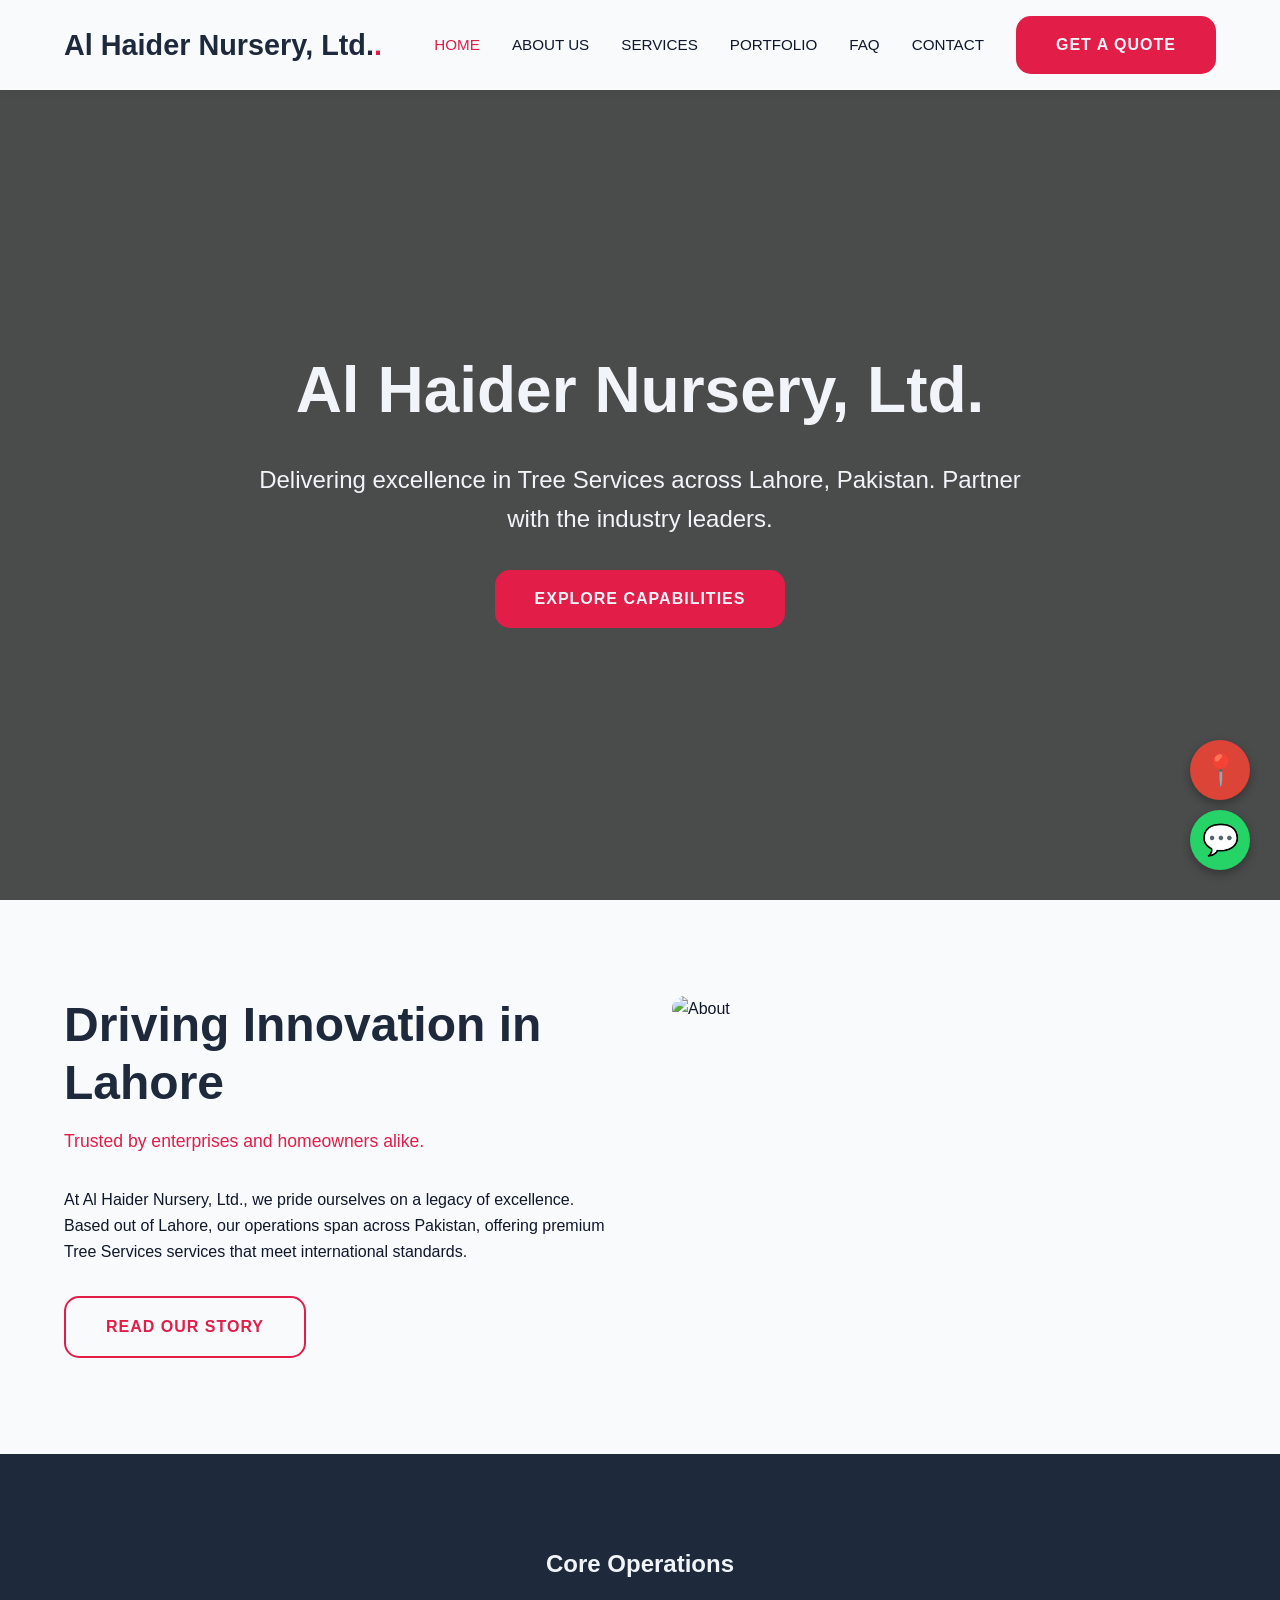
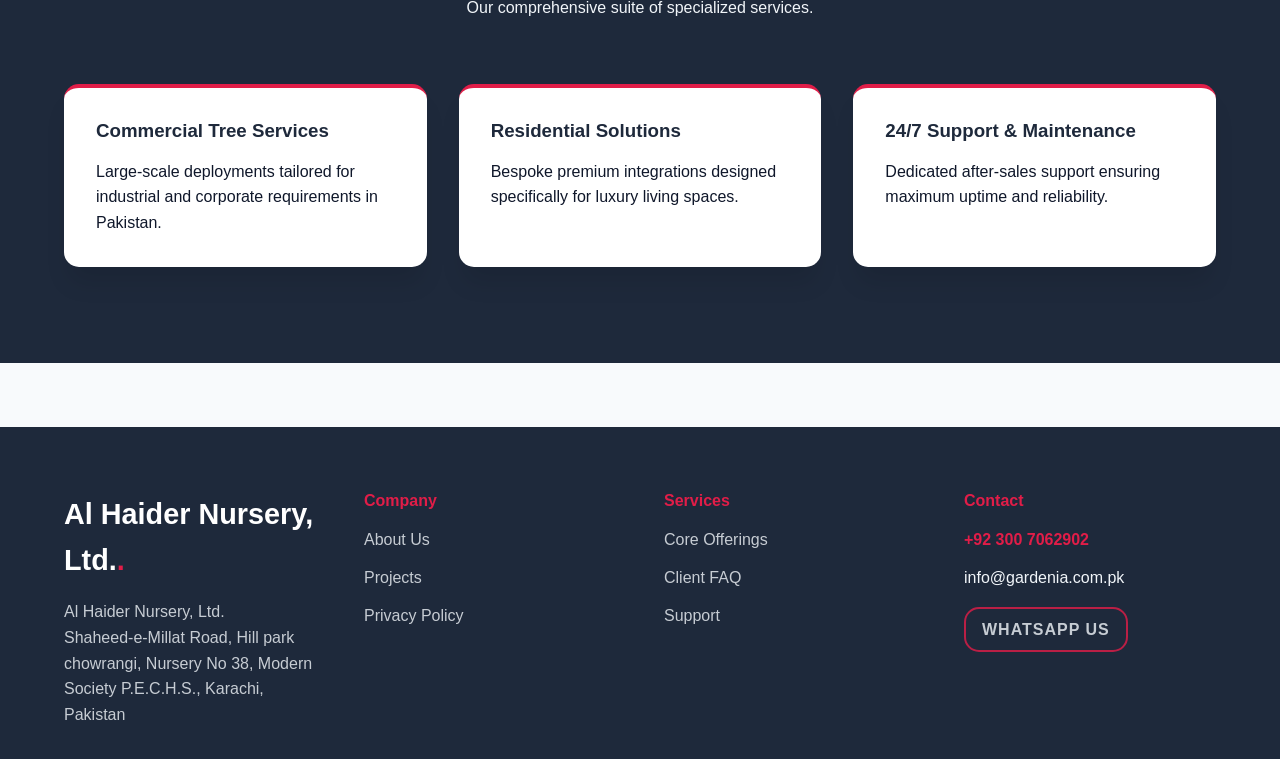
==== commit f465b01f: "Production Update: Verified High-Res Images & Zero Broken Placeholders" ====
--- a/index.html
+++ b/index.html
@@ -28,7 +28,7 @@
   <main data-scroll-container>
     <section class="page-header" style="height: 100vh; display:flex; flex-direction:column; justify-content:center; align-items:center; background: linear-gradient(rgba(0,0,0,0.7), rgba(0,0,0,0.7)), url('https://images.unsplash.com/photo-1487958449943-2429e8be8625?auto=format&fit=crop&w=1200&q=80') center/cover;">
       <div class="container gs-reveal">
-        <h1 style="font-size: 5vw;">Certified Arborists, Hazardous Tree Rigging & Canopy Sectioning</h1>
+        <h1 style="font-size: 5vw;">Al Haider Nursery, Ltd.</h1>
         <p style="font-size: 1.5rem; max-width: 800px; margin: 2rem auto;">Delivering excellence in Tree Services across Lahore, Pakistan. Partner with the industry leaders.</p>
         <a href="services.html" class="btn">Explore Capabilities</a>
       </div>
--- a/style.css
+++ b/style.css
@@ -2,16 +2,16 @@
 @import url('https://fonts.googleapis.com/css2?family=Bebas+Neue&family=Cinzel:wght@400;700&family=DM+Sans:wght@400;500;700&family=DM+Serif+Display&family=Inter:wght@400;500;600&family=Lato:wght@400;700&family=Montserrat:wght@400;600;700&family=Open+Sans:wght@400;600&family=Oswald:wght@400;500;700&family=Outfit:wght@400;600&family=Playfair+Display:wght@400;700&family=Roboto:wght@400;500;700&family=Source+Sans+Pro:wght@400;600&family=Space+Grotesk:wght@400;600&family=Syne:wght@400;600;700&display=swap');
 
 :root {
-  --bg-dark: #14532D;
-  --bg-light: #F0FDF4;
-  --primary: #16A34A;
-  --text-dark: #064E3B;
-  --text-light: #FFFFFF;
-  --accent: #4ADE80;
+  --bg-dark: #1E293B;
+  --bg-light: #F8FAFC;
+  --primary: #E11D48;
+  --text-dark: #0F172A;
+  --text-light: #F1F5F9;
+  --accent: #FB7185;
   --font-display: 'Bebas Neue', sans-serif;
   --font-body: 'Source Sans Pro', sans-serif;
-  --border-radius: 4px;
-  --box-shadow: none;
+  --border-radius: 15px;
+  --box-shadow: 0 20px 25px -5px rgba(0, 0, 0, 0.1);
   --transition: all 0.3s cubic-bezier(0.4, 0, 0.2, 1);
 }
 
